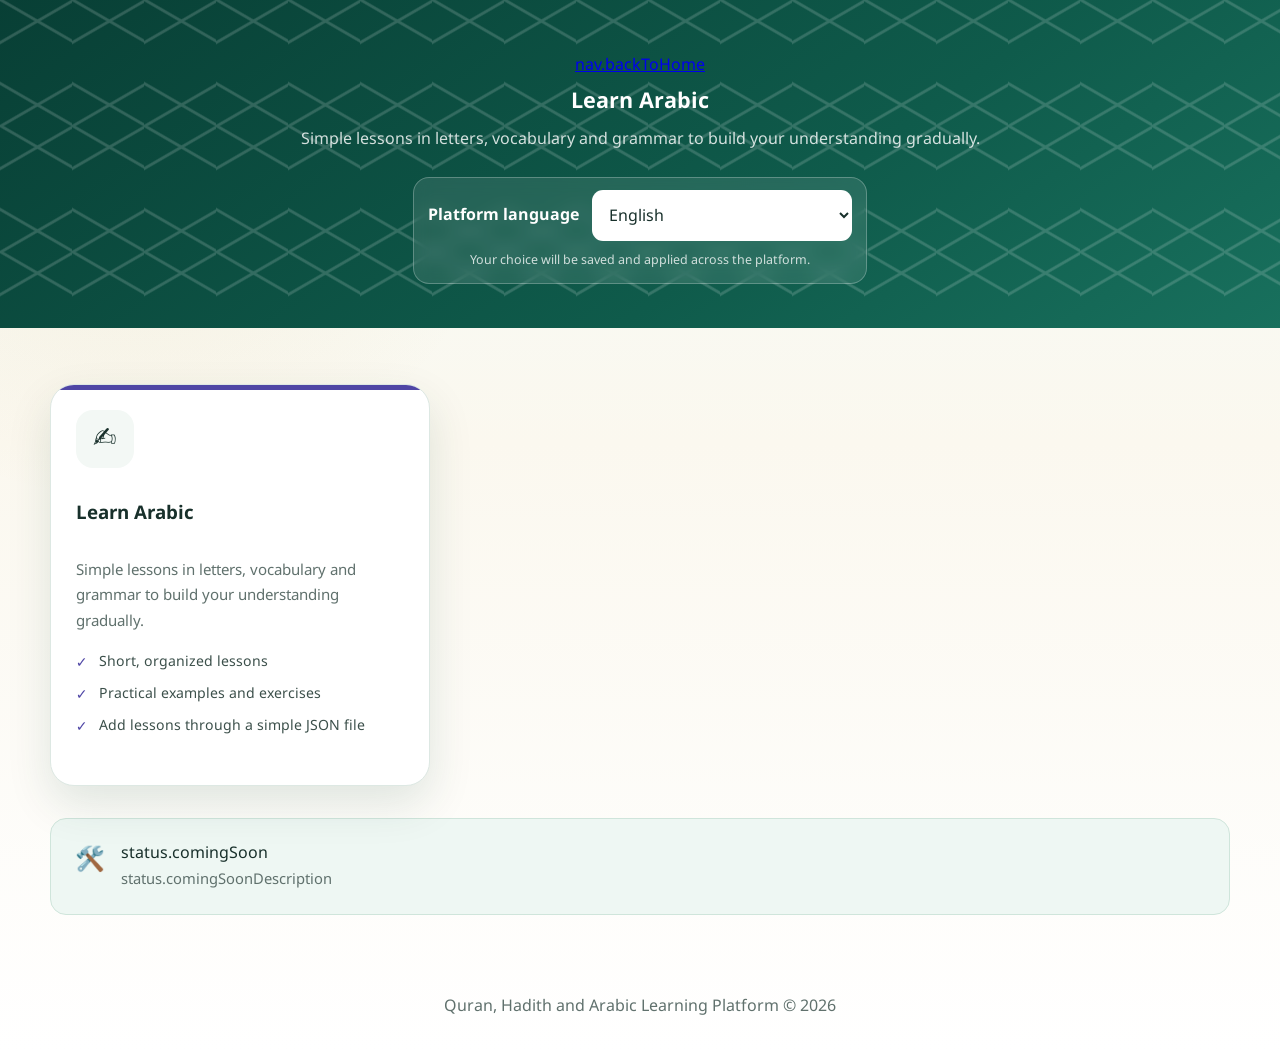
==== arabic.html @ 1b43c0c6 "Add Arabic language learning page" ====
<!DOCTYPE html>
<html lang="ar" dir="rtl">
<head>
  <meta charset="UTF-8">
  <meta name="viewport" content="width=device-width, initial-scale=1.0">
  <title>تعلّم اللغة العربية | منصة التعلّم</title>
  <meta name="description" content="دروس مبسطة في الحروف والمفردات والقواعد لفهم العربية تدريجياً.">
  <link rel="stylesheet" href="../assets/css/style.css">
</head>
<body data-meta-title-key="sections.arabic.title" data-meta-description-key="sections.arabic.description">

  <a href="#main-content" class="skip-link" data-i18n="accessibility.skipToContent">انتقل إلى المحتوى الرئيسي</a>

  <header class="site-header">
    <div class="header-pattern" aria-hidden="true"></div>
    <div class="header-content">
      <a href="../index.html" class="back-link" data-i18n="nav.backToHome">← العودة إلى الرئيسية</a>
      <p class="platform-name" data-i18n="sections.arabic.title">تعلّم اللغة العربية</p>
      <p class="platform-subtitle" data-i18n="sections.arabic.description">دروس مبسطة في الحروف والمفردات والقواعد لفهم العربية تدريجياً.</p>

      <div class="language-picker">
        <label for="language-select" data-i18n="language.label">لغة المنصة</label>
        <select id="language-select">
          <option value="ar" data-i18n="languages.ar">العربية</option>
          <option value="en" data-i18n="languages.en">الإنجليزية</option>
          <option value="fr" data-i18n="languages.fr">الفرنسية</option>
          <option value="es" data-i18n="languages.es">الإسبانية</option>
          <option value="de" data-i18n="languages.de">الألمانية</option>
          <option value="it" data-i18n="languages.it">الإيطالية</option>
        </select>
        <small data-i18n="language.help">سيتم حفظ اختيارك وتطبيقه على صفحات المنصة.</small>
      </div>
    </div>
  </header>

  <main id="main-content" class="main-content">

    <section class="section-grid single-column">
      <article class="learning-card arabic-card">
        <div class="card-icon" aria-hidden="true">✍️</div>
        <h1 data-i18n="sections.arabic.title">تعلّم اللغة العربية</h1>
        <p data-i18n="sections.arabic.description">دروس مبسطة في الحروف والمفردات والقواعد لفهم العربية تدريجياً.</p>
        <ul class="feature-list">
          <li data-i18n="sections.arabic.feature1">دروس قصيرة ومنظمة</li>
          <li data-i18n="sections.arabic.feature2">أمثلة وتمارين تطبيقية</li>
          <li data-i18n="sections.arabic.feature3">إضافة الدروس من ملف JSON بسيط</li>
        </ul>
      </article>
    </section>

    <section class="help-box">
      <div class="help-icon" aria-hidden="true">🛠️</div>
      <div>
        <span class="status-badge" data-i18n="status.comingSoon">قيد الإعداد</span>
        <p data-i18n="status.comingSoonDescription">هذا القسم قيد الإعداد حالياً. الميزات التفاعلية (الصوت، الإخفاء، التمارين) ستُضاف تباعاً من ملفات JSON وJavaScript الخاصة بهذا القسم.</p>
      </div>
    </section>

  </main>

  <footer class="site-footer">
    <p><span data-i18n="footer.text">منصة القرآن والحديث واللغة العربية</span> © <span id="current-year"></span></p>
  </footer>

  <noscript>
    <p class="noscript-message">هذه المنصة تحتاج إلى تفعيل JavaScript لعرض الترجمات وتبديل اللغة بشكل صحيح.</p>
  </noscript>

  <script src="../assets/js/i18n.js" defer></script>
</body>
</html>
---- assets/css/style.css ----
@import url('https://fonts.googleapis.com/css2?family=Noto+Sans+Arabic:wght@400;700&family=Amiri+Quran:wght@400&display=swap');

:root {
  --primary: #0f5b4b;
  --primary-dark: #083f35;
  --secondary: #c8922f;
  --cream: #fbf8ef;
  --paper: #ffffff;
  --ink: #18302b;
  --muted: #60716d;
  --border: #dde8e3;
  --shadow: 0 18px 45px rgba(8, 63, 53, 0.12);
  --radius-large: 24px;
  --radius-medium: 16px;
}

* {
  box-sizing: border-box;
}

html {
  scroll-behavior: smooth;
}

body {
  min-height: 100vh;
  margin: 0;
  color: var(--ink);
  background:
    radial-gradient(circle at 10% 10%, rgba(200, 146, 47, 0.10), transparent 25rem),
    linear-gradient(180deg, #f4fbf7 0%, var(--cream) 42%, #ffffff 100%);
  font-family: "Noto Sans Arabic", system-ui, -apple-system, BlinkMacSystemFont, "Segoe UI", sans-serif;
  line-height: 1.7;
}

button,
select {
  font: inherit;
}

button:focus-visible,
select:focus-visible,
a:focus-visible {
  outline: 3px solid rgba(200, 146, 47, 0.55);
  outline-offset: 3px;
}

.skip-link {
  position: fixed;
  inset-block-start: 0.75rem;
  inset-inline-start: 0.75rem;
  z-index: 100;
  padding: 0.65rem 1rem;
  color: #fff;
  background: var(--primary-dark);
  border-radius: 10px;
  transform: translateY(-160%);
  transition: transform 180ms ease;
}

.skip-link:focus {
  transform: translateY(0);
}

.site-header {
  position: relative;
  isolation: isolate;
  overflow: hidden;
  padding: 3.25rem 1rem 2.75rem;
  color: #fff;
  background: linear-gradient(145deg, var(--primary-dark), var(--primary) 62%, #18705d);
  text-align: center;
}

.header-pattern {
  position: absolute;
  inset: 0;
  z-index: -1;
  opacity: 0.16;
  background-image:
    linear-gradient(30deg, transparent 24%, #fff 25%, #fff 26%, transparent 27%, transparent 74%, #fff 75%, #fff 76%, transparent 77%),
    linear-gradient(150deg, transparent 24%, #fff 25%, #fff 26%, transparent 27%, transparent 74%, #fff 75%, #fff 76%, transparent 77%);
  background-size: 72px 126px;
}

.header-content {
  width: min(900px, 100%);
  margin-inline: auto;
}

.quranic-title {
  margin: 0;
  color: #fff7dc;
  font-family: "Amiri Quran", "Traditional Arabic", serif;
  font-size: clamp(2.35rem, 7vw, 4.7rem);
  font-weight: 400;
  line-height: 1.6;
  text-shadow: 0 4px 18px rgba(0, 0, 0, 0.24);
}

.platform-name {
  margin: 0.25rem 0 0;
  font-size: clamp(1.05rem, 3vw, 1.35rem);
  font-weight: 700;
}

.platform-subtitle {
  max-width: 680px;
  margin: 0.4rem auto 1.5rem;
  color: rgba(255, 255, 255, 0.82);
}

.language-picker {
  display: grid;
  grid-template-columns: auto minmax(190px, 260px);
  align-items: center;
  justify-content: center;
  gap: 0.55rem 0.8rem;
  width: fit-content;
  max-width: 100%;
  margin-inline: auto;
  padding: 0.75rem 0.9rem;
  border: 1px solid rgba(255, 255, 255, 0.25);
  border-radius: 16px;
  background: rgba(255, 255, 255, 0.10);
  backdrop-filter: blur(8px);
}

.language-picker label {
  font-weight: 700;
}

.language-picker select {
  width: 100%;
  min-height: 44px;
  padding: 0.45rem 2.6rem 0.45rem 0.8rem;
  color: var(--ink);
  background-color: #fff;
  border: 0;
  border-radius: 11px;
  cursor: pointer;
}

html[dir="ltr"] .language-picker select {
  padding: 0.45rem 0.8rem;
}

.language-picker small {
  grid-column: 1 / -1;
  color: rgba(255, 255, 255, 0.78);
  font-size: 0.78rem;
}

.main-content {
  width: min(1180px, calc(100% - 2rem));
  margin: 0 auto;
  padding: 3.5rem 0;
}

.welcome {
  max-width: 760px;
  margin: 0 auto 2rem;
  text-align: center;
}

.eyebrow {
  display: inline-block;
  padding: 0.35rem 0.85rem;
  color: var(--primary);
  background: #e3f1eb;
  border-radius: 999px;
  font-size: 0.86rem;
  font-weight: 700;
}

.welcome h1 {
  margin: 0.7rem 0 0.35rem;
  color: var(--primary-dark);
  font-size: clamp(1.65rem, 4vw, 2.55rem);
  line-height: 1.35;
}

.welcome p {
  margin: 0;
  color: var(--muted);
}

.section-grid {
  display: grid;
  grid-template-columns: repeat(3, minmax(0, 1fr));
  gap: 1.25rem;
}

.learning-card {
  position: relative;
  display: flex;
  flex-direction: column;
  min-height: 100%;
  overflow: hidden;
  padding: 1.55rem;
  background: var(--paper);
  border: 1px solid var(--border);
  border-radius: var(--radius-large);
  box-shadow: var(--shadow);
  transition: transform 180ms ease, box-shadow 180ms ease;
}

.learning-card::before {
  position: absolute;
  inset-block-start: 0;
  inset-inline: 0;
  height: 5px;
  content: "";
  background: var(--card-accent, var(--primary));
}

.learning-card:hover {
  transform: translateY(-5px);
  box-shadow: 0 22px 52px rgba(8, 63, 53, 0.17);
}

.quran-card {
  --card-accent: #0f766e;
}

.hadith-card {
  --card-accent: #b7791f;
}

.arabic-card {
  --card-accent: #4f46a5;
}

.card-icon {
  display: grid;
  width: 58px;
  height: 58px;
  place-items: center;
  margin-block-end: 0.75rem;
  background: #f3f8f5;
  border-radius: 17px;
  font-size: 1.75rem;
}

.learning-card h2 {
  margin: 0;
  color: var(--primary-dark);
  font-size: 1.28rem;
}

.learning-card > p {
  margin: 0.55rem 0 0;
  color: var(--muted);
  font-size: 0.94rem;
}

.feature-list {
  display: grid;
  gap: 0.5rem;
  margin: 1rem 0 1.35rem;
  padding: 0;
  list-style: none;
}

.feature-list li {
  position: relative;
  padding-inline-start: 1.45rem;
  color: #3c504b;
  font-size: 0.88rem;
}

.feature-list li::before {
  position: absolute;
  inset-block-start: 0.05rem;
  inset-inline-start: 0;
  color: var(--card-accent, var(--primary));
  content: "✓";
  font-weight: 800;
}

.card-action {
  width: 100%;
  min-height: 46px;
  margin-block-start: auto;
  padding: 0.65rem 1rem;
  color: #fff;
  background: var(--card-accent, var(--primary));
  border: 0;
  border-radius: 12px;
  font-weight: 700;
  cursor: pointer;
  transition: filter 160ms ease, transform 160ms ease;
}

.card-action:hover {
  filter: brightness(0.91);
}

.card-action:active {
  transform: scale(0.985);
}

.section-notice {
  margin: 1.35rem auto 0;
  padding: 0.85rem 1rem;
  color: #68450d;
  background: #fff7df;
  border: 1px solid #edcf84;
  border-radius: 12px;
  text-align: center;
}

.help-box {
  display: flex;
  align-items: flex-start;
  gap: 1rem;
  margin-block-start: 2rem;
  padding: 1.35rem 1.5rem;
  background: #eef7f3;
  border: 1px solid #cfe5db;
  border-radius: var(--radius-medium);
}

.help-icon {
  flex: 0 0 auto;
  font-size: 1.5rem;
}

.help-box h2 {
  margin: 0 0 0.2rem;
  color: var(--primary-dark);
  font-size: 1.05rem;
}

.help-box p {
  margin: 0;
  color: var(--muted);
  font-size: 0.92rem;
}

.site-footer {
  padding: 1.4rem 1rem 2rem;
  color: var(--muted);
  text-align: center;
}

.site-footer p {
  margin: 0;
}

.noscript-message {
  position: fixed;
  inset-block-end: 1rem;
  inset-inline: 1rem;
  z-index: 10;
  margin: 0;
  padding: 0.8rem 1rem;
  color: #842029;
  background: #f8d7da;
  border: 1px solid #f5c2c7;
  border-radius: 10px;
  text-align: center;
}

@media (max-width: 900px) {
  .section-grid {
    grid-template-columns: 1fr;
  }

  .learning-card {
    max-width: 700px;
    width: 100%;
    margin-inline: auto;
  }
}

@media (max-width: 560px) {
  .site-header {
    padding-block-start: 2.35rem;
  }

  .language-picker {
    grid-template-columns: 1fr;
    width: min(100%, 360px);
  }

  .language-picker small {
    grid-column: auto;
  }

  .main-content {
    width: min(100% - 1.2rem, 1180px);
    padding-block: 2.2rem;
  }

  .learning-card,
  .help-box {
    padding: 1.15rem;
    border-radius: 18px;
  }
}

@media (prefers-reduced-motion: reduce) {
  *,
  *::before,
  *::after {
    scroll-behavior: auto !important;
    transition-duration: 0.01ms !important;
  }
}
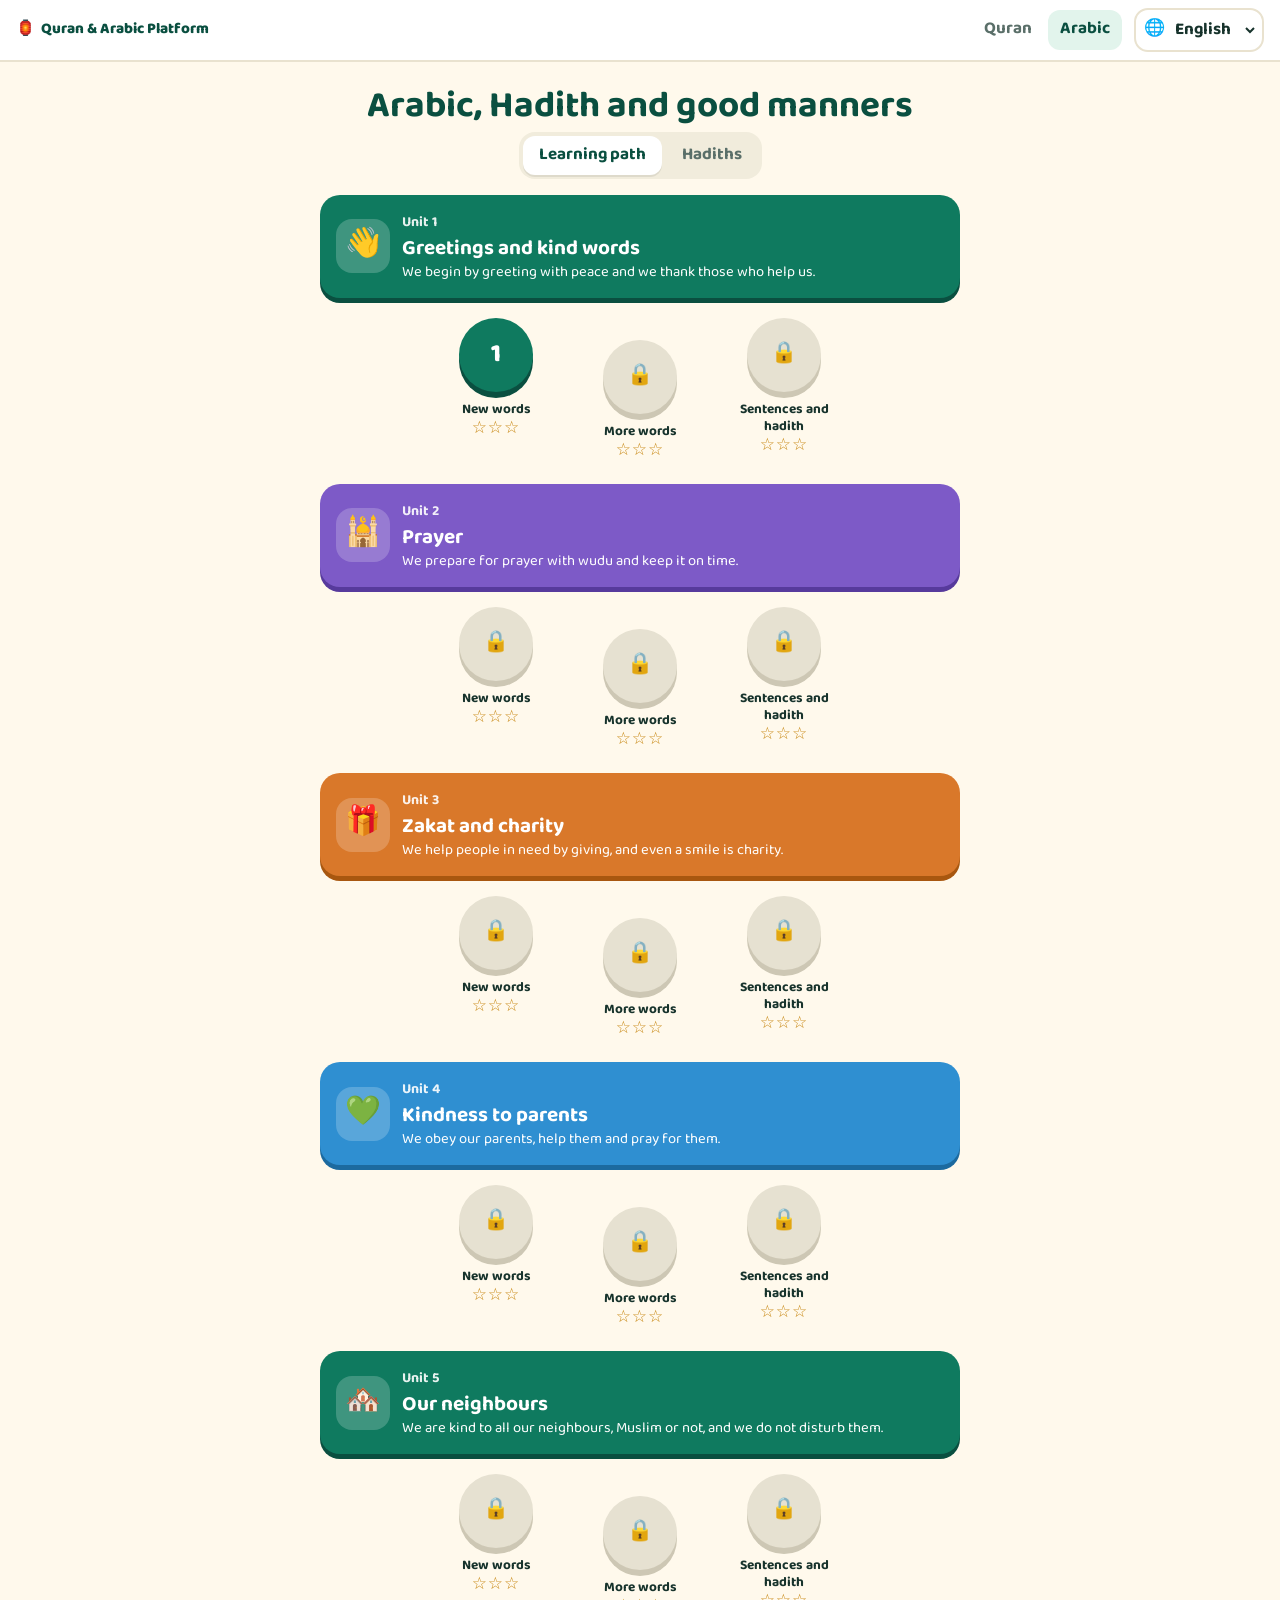
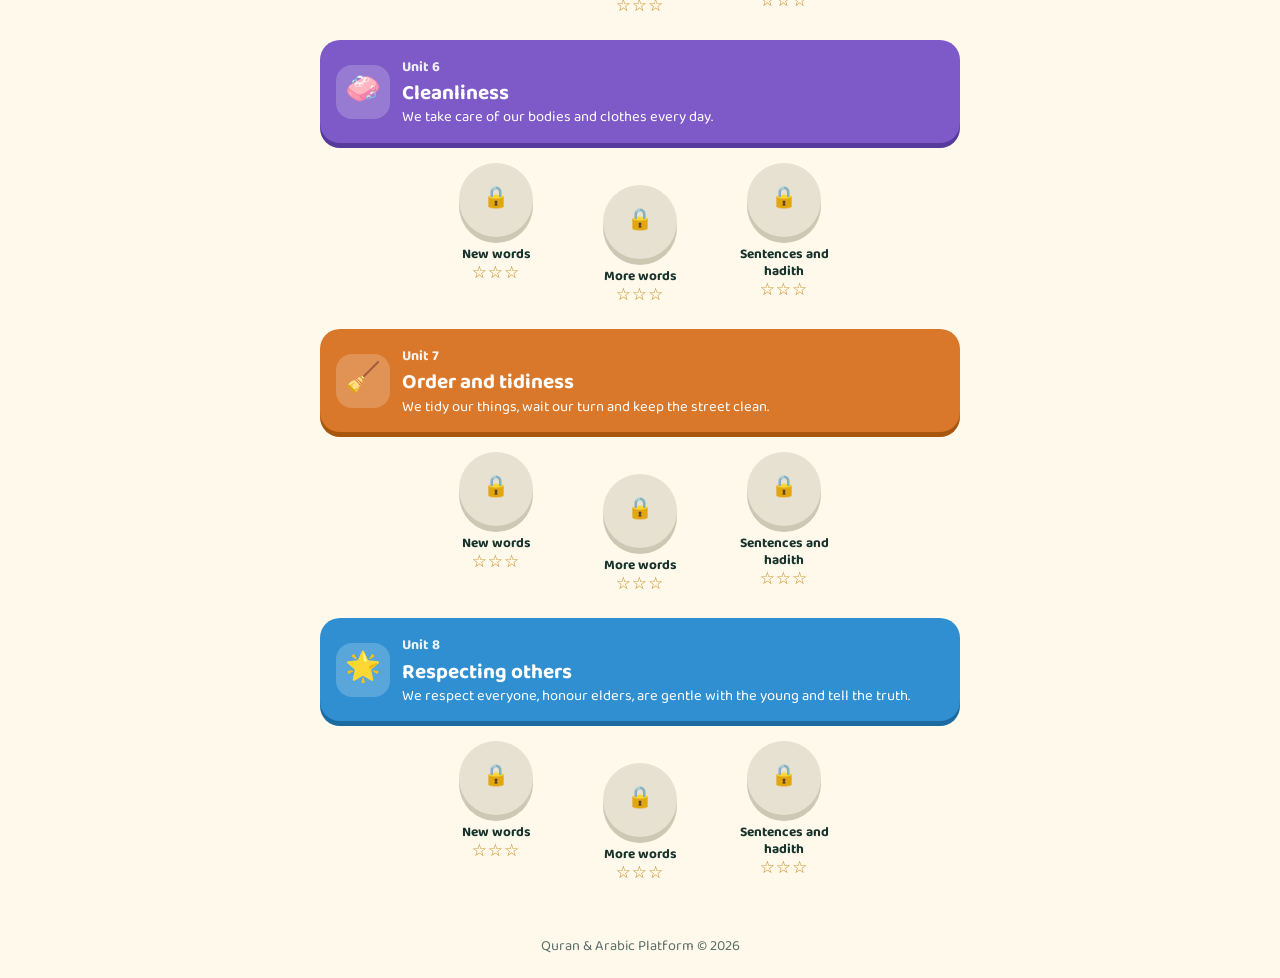
==== commit 4d4598e8: "Mise à jour de la plateforme : section Quran complète, section arabe/hadith fusionnée Co-Authored-By" ====
--- a/arabic.html
+++ b/arabic.html
@@ -3,69 +3,69 @@
 <head>
   <meta charset="UTF-8">
   <meta name="viewport" content="width=device-width, initial-scale=1.0">
-  <title>تعلّم اللغة العربية | منصة التعلّم</title>
-  <meta name="description" content="دروس مبسطة في الحروف والمفردات والقواعد لفهم العربية تدريجياً.">
-  <link rel="stylesheet" href="../assets/css/style.css">
+  <title>العربية والحديث والأخلاق | منصة التعلّم</title>
+  <meta name="description" content="منصة ممتعة لأبناء المغتربين لحفظ القرآن الكريم وتعلّم اللغة العربية والقيم الإسلامية">
+  <meta name="theme-color" content="#0f5b4b">
+  <script>
+    // تطبيق اللغة المحفوظة قبل رسم الصفحة لتفادي وميض لغة أخرى.
+    (function () {
+      var l = null, r = document.documentElement;
+      try { l = localStorage.getItem("platform-language"); } catch (e) {}
+      if (!l) { l = (navigator.language || "").slice(0, 2).toLowerCase(); }
+      if (l !== "ar") { r.classList.add("i18n-pending"); r.dir = "ltr"; }
+    })();
+  </script>
+  <link rel="icon" href="data:image/svg+xml,%3Csvg xmlns='http://www.w3.org/2000/svg' viewBox='0 0 100 100'%3E%3Ctext y='.9em' font-size='90'%3E🏮%3C/text%3E%3C/svg%3E">
+  <link rel="stylesheet" href="assets/css/style.css">
 </head>
-<body data-meta-title-key="sections.arabic.title" data-meta-description-key="sections.arabic.description">
+<body data-meta-title-key="arabic.title">
+  <a href="#main-content" class="skip-link" data-i18n="accessibility.skipToContent">انتقل إلى المحتوى الرئيسي</a>
+  <nav class="topbar">
+    <a class="logo" href="index.html"><span aria-hidden="true">🏮</span> <span data-i18n="brand.name">منصة القرآن واللغة العربية</span></a>
+    <div class="topnav">
+      <a href="quran.html" data-i18n="nav.quran">القرآن</a>
+      <a href="arabic.html" class="active" aria-current="page" data-i18n="nav.arabic">العربية</a>
+    </div>
+    <label class="lang-chip"><span aria-hidden="true">🌐</span>
+      <span class="sr-only" data-i18n="language.label">اللغة</span>
+      <select class="language-select">
+        <option value="ar">العربية</option><option value="en">English</option><option value="fr">Français</option><option value="es">Español</option><option value="de">Deutsch</option><option value="it">Italiano</option>
+      </select>
+    </label>
+  </nav>
 
-  <a href="#main-content" class="skip-link" data-i18n="accessibility.skipToContent">انتقل إلى المحتوى الرئيسي</a>
-
-  <header class="site-header">
-    <div class="header-pattern" aria-hidden="true"></div>
-    <div class="header-content">
-      <a href="../index.html" class="back-link" data-i18n="nav.backToHome">← العودة إلى الرئيسية</a>
-      <p class="platform-name" data-i18n="sections.arabic.title">تعلّم اللغة العربية</p>
-      <p class="platform-subtitle" data-i18n="sections.arabic.description">دروس مبسطة في الحروف والمفردات والقواعد لفهم العربية تدريجياً.</p>
-
-      <div class="language-picker">
-        <label for="language-select" data-i18n="language.label">لغة المنصة</label>
-        <select id="language-select">
-          <option value="ar" data-i18n="languages.ar">العربية</option>
-          <option value="en" data-i18n="languages.en">الإنجليزية</option>
-          <option value="fr" data-i18n="languages.fr">الفرنسية</option>
-          <option value="es" data-i18n="languages.es">الإسبانية</option>
-          <option value="de" data-i18n="languages.de">الألمانية</option>
-          <option value="it" data-i18n="languages.it">الإيطالية</option>
-        </select>
-        <small data-i18n="language.help">سيتم حفظ اختيارك وتطبيقه على صفحات المنصة.</small>
+  <main id="main-content" class="page">
+    <div class="section-head">
+      <h1 data-i18n="arabic.title">العربية والحديث والأخلاق</h1>
+      <div class="tabs" role="tablist">
+        <button type="button" class="tab-btn" role="tab" data-tab="path" aria-selected="true" data-i18n="arabic.tabPath">مسار الدروس</button>
+        <button type="button" class="tab-btn" role="tab" data-tab="hadith" aria-selected="false" data-i18n="arabic.tabHadith">الأحاديث</button>
       </div>
     </div>
-  </header>
-
-  <main id="main-content" class="main-content">
-
-    <section class="section-grid single-column">
-      <article class="learning-card arabic-card">
-        <div class="card-icon" aria-hidden="true">✍️</div>
-        <h1 data-i18n="sections.arabic.title">تعلّم اللغة العربية</h1>
-        <p data-i18n="sections.arabic.description">دروس مبسطة في الحروف والمفردات والقواعد لفهم العربية تدريجياً.</p>
-        <ul class="feature-list">
-          <li data-i18n="sections.arabic.feature1">دروس قصيرة ومنظمة</li>
-          <li data-i18n="sections.arabic.feature2">أمثلة وتمارين تطبيقية</li>
-          <li data-i18n="sections.arabic.feature3">إضافة الدروس من ملف JSON بسيط</li>
-        </ul>
-      </article>
-    </section>
-
-    <section class="help-box">
-      <div class="help-icon" aria-hidden="true">🛠️</div>
-      <div>
-        <span class="status-badge" data-i18n="status.comingSoon">قيد الإعداد</span>
-        <p data-i18n="status.comingSoonDescription">هذا القسم قيد الإعداد حالياً. الميزات التفاعلية (الصوت، الإخفاء، التمارين) ستُضاف تباعاً من ملفات JSON وJavaScript الخاصة بهذا القسم.</p>
-      </div>
-    </section>
-
+    <div id="path" class="path"></div>
+    <div id="hadith-list" class="hadith-list" hidden></div>
   </main>
 
+  <div id="lesson" class="lesson" role="dialog" aria-modal="true" hidden>
+    <div class="lesson-top">
+      <button type="button" id="lesson-close" class="close-btn" data-i18n-title="ex.close">✕</button>
+      <div class="progress-track"><span id="lesson-progress"></span></div>
+    </div>
+    <div id="lesson-body" class="lesson-body"></div>
+    <div id="lesson-foot" class="lesson-foot">
+      <div class="foot-inner">
+        <div class="foot-text"><strong id="foot-message"></strong><span id="foot-detail" hidden></span></div>
+        <button type="button" id="lesson-action" class="btn btn-green"></button>
+      </div>
+    </div>
+  </div>
+  <template id="mascot-template"><svg class="mascot" viewBox="0 0 120 150" role="img" aria-hidden="true"><path d="M60 4v14" stroke="#b7791f" stroke-width="5" stroke-linecap="round"/><path d="M38 34c0-10 10-17 22-17s22 7 22 17z" fill="#c8922f"/><rect x="30" y="34" width="60" height="8" rx="4" fill="#8f6416"/><path d="M34 42h52c9 18 9 54 0 72H34c-9-18-9-54 0-72z" fill="#ffd978"/><path d="M60 42v72M42 42c-6 22-6 50 0 72M78 42c6 22 6 50 0 72" stroke="#c8922f" stroke-width="3" fill="none"/><circle cx="48" cy="72" r="5" fill="#083f35"/><circle cx="72" cy="72" r="5" fill="#083f35"/><path d="M48 87c7 8 17 8 24 0" stroke="#083f35" stroke-width="4" fill="none" stroke-linecap="round"/><rect x="30" y="114" width="60" height="8" rx="4" fill="#8f6416"/><path d="M42 122h36l-5 14H47z" fill="#c8922f"/></svg></template>
   <footer class="site-footer">
-    <p><span data-i18n="footer.text">منصة القرآن والحديث واللغة العربية</span> © <span id="current-year"></span></p>
+    <p><span data-i18n="footer.text">منصة القرآن واللغة العربية</span> © <span id="current-year"></span></p>
   </footer>
-
-  <noscript>
-    <p class="noscript-message">هذه المنصة تحتاج إلى تفعيل JavaScript لعرض الترجمات وتبديل اللغة بشكل صحيح.</p>
-  </noscript>
-
-  <script src="../assets/js/i18n.js" defer></script>
+  <noscript><p class="noscript-message">هذه المنصة تحتاج إلى تفعيل JavaScript. / This platform needs JavaScript.</p></noscript>
+  <script src="assets/js/i18n.js"></script>
+  <script src="assets/js/store.js"></script>
+  <script src="assets/js/arabic.js"></script>
 </body>
 </html>
--- a/assets/css/style.css
+++ b/assets/css/style.css
@@ -1,410 +1,274 @@
-@import url('https://fonts.googleapis.com/css2?family=Noto+Sans+Arabic:wght@400;700&family=Amiri+Quran:wght@400&display=swap');
+@font-face { font-family: "Baloo Bhaijaan 2"; src: url("../fonts/baloo-bhaijaan-2-arabic-wght-normal.woff2") format("woff2"); font-weight: 400 800; font-display: swap; unicode-range: U+0600-06FF, U+0750-077F, U+0870-088E, U+0890-0891, U+0897-08E1, U+08E3-08FF, U+200C-200E, U+2010-2011, U+204F, U+2E41, U+FB50-FDFF, U+FE70-FE74, U+FE76-FEFC; }
+@font-face { font-family: "Baloo Bhaijaan 2"; src: url("../fonts/baloo-bhaijaan-2-latin-ext-wght-normal.woff2") format("woff2"); font-weight: 400 800; font-display: swap; unicode-range: U+0100-02BA, U+02BD-02C5, U+02C7-02CC, U+02CE-02D7, U+02DD-02FF, U+1D00-1DBF, U+1E00-1E9F, U+1EF2-1EFF, U+2020, U+20A0-20AB, U+20AD-20C0, U+2113, U+2C60-2C7F, U+A720-A7FF; }
+@font-face { font-family: "Baloo Bhaijaan 2"; src: url("../fonts/baloo-bhaijaan-2-latin-wght-normal.woff2") format("woff2"); font-weight: 400 800; font-display: swap; unicode-range: U+0000-00FF, U+0131, U+0152-0153, U+02BB-02BC, U+02C6, U+02DA, U+02DC, U+2000-206F, U+20AC, U+2122, U+2191, U+2193, U+2212, U+2215, U+FEFF, U+FFFD; }
+@font-face { font-family: "Amiri Quran"; src: url("../fonts/amiri-quran-arabic-400-normal.woff2") format("woff2"); font-display: swap; }
 
 :root {
-  --primary: #0f5b4b;
-  --primary-dark: #083f35;
-  --secondary: #c8922f;
-  --cream: #fbf8ef;
-  --paper: #ffffff;
-  --ink: #18302b;
-  --muted: #60716d;
-  --border: #dde8e3;
-  --shadow: 0 18px 45px rgba(8, 63, 53, 0.12);
-  --radius-large: 24px;
-  --radius-medium: 16px;
+  --green: #0f7a5f; --green-dark: #0a4f40; --green-deep: #073a30; --green-soft: #e2f4ec;
+  --gold: #f2b23e; --gold-dark: #c98a17; --gold-soft: #fff3d6;
+  --coral: #e4573d; --coral-soft: #fde8e3; --sky: #2f8fd1; --plum: #6c4ab6;
+  --bg: #fff9ec; --paper: #ffffff; --ink: #17332c; --muted: #5a6f69; --line: #e9e2cf;
+  --shadow: 0 6px 0 rgba(23, 51, 44, 0.08);
+  --dock-space: 0px;
 }
-
-* {
-  box-sizing: border-box;
+* { box-sizing: border-box; }
+[hidden] { display: none !important; }
+html { scroll-behavior: smooth; -webkit-text-size-adjust: 100%; }
+html.i18n-pending [data-i18n] { visibility: hidden; }
+body { margin: 0; min-height: 100vh; display: flex; flex-direction: column; color: var(--ink); background: var(--bg); font-family: "Baloo Bhaijaan 2", system-ui, -apple-system, "Segoe UI", sans-serif; line-height: 1.6; font-size: 17px; }
+body.has-dock { padding-bottom: 190px; }
+body.lesson-open { overflow: hidden; }
+button, select, input { font: inherit; color: inherit; }
+button { cursor: pointer; }
+button:disabled { cursor: not-allowed; }
+:focus-visible { outline: 3px solid var(--sky); outline-offset: 2px; }
+h1, h2, h3, p { margin: 0; }
+.sr-only { position: absolute; width: 1px; height: 1px; overflow: hidden; clip: rect(0 0 0 0); white-space: nowrap; }
+.skip-link { position: fixed; inset-block-start: 8px; inset-inline-start: 8px; z-index: 100; padding: 8px 14px; color: #fff; background: var(--green-deep); border-radius: 10px; transform: translateY(-200%); }
+.skip-link:focus { transform: none; }
+
+/* الشريط العلوي */
+.topbar { position: sticky; top: 0; z-index: 30; display: flex; align-items: center; gap: 12px; padding: 8px 16px; background: var(--paper); border-bottom: 2px solid var(--line); }
+.logo { display: flex; gap: 6px; align-items: center; min-width: 0; color: var(--green-dark); font-weight: 800; text-decoration: none; line-height: 1.2; font-size: 0.95rem; }
+.topnav { display: flex; gap: 4px; margin-inline-start: auto; }
+.topnav a { padding: 6px 12px; color: var(--muted); border-radius: 12px; font-weight: 700; text-decoration: none; white-space: nowrap; }
+.topnav a:hover { background: var(--green-soft); }
+.topnav a.active { color: var(--green-dark); background: var(--green-soft); }
+.lang-chip { display: flex; align-items: center; gap: 4px; padding: 2px 4px 2px 8px; border: 2px solid var(--line); border-radius: 14px; background: #fff; }
+.lang-chip select { min-height: 36px; max-width: 104px; padding: 0 2px; border: 0; background: transparent; font-weight: 700; cursor: pointer; }
+.lang-chip select:focus-visible { outline: none; }
+
+/* الواجهة الرئيسية */
+.hero { position: relative; overflow: hidden; isolation: isolate; padding: 28px 16px 44px; color: #fff; background: linear-gradient(150deg, var(--green-deep), var(--green) 75%); }
+.hero::after { content: ""; position: absolute; inset-inline: -5%; bottom: -34px; height: 60px; background: var(--bg); border-radius: 50%; }
+.hero-pattern { position: absolute; inset: 0; z-index: -1; opacity: 0.1; background-image: linear-gradient(30deg, transparent 24%, #fff 25%, #fff 26%, transparent 27%, transparent 74%, #fff 75%, #fff 76%, transparent 77%), linear-gradient(150deg, transparent 24%, #fff 25%, #fff 26%, transparent 27%, transparent 74%, #fff 75%, #fff 76%, transparent 77%); background-size: 72px 126px; }
+.hero-inner { display: flex; align-items: center; justify-content: center; gap: 22px; max-width: 900px; margin: auto; text-align: center; }
+.mascot { flex: none; width: 92px; height: auto; filter: drop-shadow(0 6px 14px rgba(255, 217, 120, 0.55)); animation: sway 4s ease-in-out infinite; transform-origin: top center; }
+@keyframes sway { 50% { transform: rotate(4deg); } 0%, 100% { transform: rotate(-4deg); } }
+.quranic-title { color: #fff4cf; font-family: "Amiri Quran", "Traditional Arabic", serif; font-size: clamp(2rem, 7vw, 3.8rem); line-height: 1.9; }
+.hero-sub { max-width: 560px; margin: 0.7rem auto 0; font-size: clamp(1rem, 2.6vw, 1.2rem); font-weight: 600; }
+
+.page { flex: 1; width: min(1040px, 100%); margin: 0 auto; padding: 22px 16px 36px; }
+.stats { display: grid; grid-template-columns: repeat(4, minmax(0, 1fr)); gap: 10px; margin-bottom: 26px; }
+.stat { display: flex; flex-direction: column; align-items: center; padding: 10px 6px; text-align: center; background: var(--paper); border: 2px solid var(--line); border-radius: 18px; line-height: 1.25; font-size: 0.85rem; color: var(--muted); }
+.stat strong { color: var(--ink); font-size: 1.5rem; }
+.stat-icon { font-size: 1.3rem; }
+.welcome { margin-bottom: 18px; text-align: center; }
+.welcome h1, .section-head h1 { color: var(--green-dark); font-size: clamp(1.6rem, 4.5vw, 2.3rem); line-height: 1.3; }
+.welcome p, .section-head p { color: var(--muted); }
+.big-cards { display: grid; grid-template-columns: repeat(2, minmax(0, 1fr)); gap: 16px; }
+.big-card { display: flex; flex-direction: column; align-items: flex-start; gap: 8px; padding: 24px; color: #fff; border-radius: 26px; text-decoration: none; transition: transform 140ms ease; }
+.big-card:hover { transform: translateY(-3px); }
+.big-card h2 { font-size: 1.45rem; line-height: 1.3; }
+.big-card p { flex: 1; }
+.card-quran { background: linear-gradient(160deg, #0f7a5f, #0a4f40); box-shadow: 0 8px 0 #073a30; }
+.card-arabic { background: linear-gradient(160deg, #7d5ac7, #573a9c); box-shadow: 0 8px 0 #412b78; }
+.big-icon { display: grid; place-items: center; width: 62px; height: 62px; font-size: 2rem; background: rgba(255, 255, 255, 0.18); border-radius: 18px; }
+.btn { display: inline-flex; align-items: center; justify-content: center; min-height: 48px; padding: 8px 24px; border: 0; border-radius: 16px; font-weight: 800; text-decoration: none; transition: transform 90ms ease, box-shadow 90ms ease; }
+.btn-gold { color: #4a3300; background: var(--gold); box-shadow: 0 4px 0 var(--gold-dark); }
+.btn-white { color: #573a9c; background: #fff; box-shadow: 0 4px 0 #d9cff0; }
+.btn-green { min-width: 150px; color: #fff; background: var(--green); box-shadow: 0 4px 0 var(--green-dark); }
+.btn:active:not(:disabled) { transform: translateY(3px); box-shadow: none; }
+.btn:disabled { color: #8d9a96; background: #e5e6e0; box-shadow: 0 4px 0 #cfd1c9; }
+.parents { display: flex; gap: 14px; margin-top: 28px; padding: 18px; background: var(--gold-soft); border: 2px solid #f4dfa8; border-radius: 20px; }
+.parents > span { font-size: 1.8rem; }
+.parents h2 { font-size: 1.1rem; color: #6b4a06; }
+.parents p { color: #5c4a22; font-size: 0.95rem; }
+.site-footer { padding: 14px 16px 20px; color: var(--muted); text-align: center; font-size: 0.9rem; }
+.noscript-message { padding: 12px; color: #842029; background: #f8d7da; text-align: center; }
+
+/* تبويبات وأدوات */
+.section-head { margin-bottom: 16px; text-align: center; }
+.tabs { display: inline-flex; gap: 4px; padding: 4px; background: #f1ecdc; border-radius: 16px; }
+.tab-btn { padding: 6px 16px; color: var(--muted); background: transparent; border: 0; border-radius: 12px; font-weight: 700; }
+.tab-btn[aria-selected="true"] { color: var(--green-dark); background: #fff; box-shadow: 0 2px 0 rgba(0, 0, 0, 0.08); }
+.picker-tools { display: flex; flex-wrap: wrap; align-items: center; justify-content: space-between; gap: 10px; margin-bottom: 14px; }
+.search { flex: 1 1 220px; min-height: 44px; max-width: 340px; padding: 4px 14px; background: #fff; border: 2px solid var(--line); border-radius: 14px; }
+
+/* السور */
+.surah-grid { display: grid; grid-template-columns: repeat(auto-fill, minmax(250px, 1fr)); gap: 10px; }
+.surah-card { display: flex; align-items: center; gap: 12px; padding: 12px; color: inherit; background: #fff; border: 2px solid var(--line); border-radius: 18px; box-shadow: 0 4px 0 var(--line); text-decoration: none; transition: transform 100ms ease; }
+.surah-card:hover { transform: translateY(-2px); border-color: var(--green); }
+.surah-num { flex: none; display: grid; place-items: center; width: 40px; height: 40px; color: var(--green-dark); background: var(--green-soft); border-radius: 12px; font-weight: 800; }
+.surah-body { flex: 1; min-width: 0; display: flex; flex-direction: column; }
+.surah-name { font-family: "Amiri Quran", serif; font-size: 1.3rem; line-height: 1.8; text-align: start; }
+html[dir="ltr"] .surah-name { text-align: left; }
+.surah-meta { color: var(--muted); font-size: 0.82rem; line-height: 1.3; }
+.mini-bar { display: block; height: 6px; margin-top: 6px; overflow: hidden; background: #efe9d9; border-radius: 6px; }
+.mini-bar span { display: block; height: 100%; background: var(--green); border-radius: 6px; }
+.surah-percent { flex: none; color: var(--muted); font-size: 0.85rem; font-weight: 700; }
+
+/* القارئ */
+.back-pill { display: inline-flex; gap: 6px; margin-bottom: 8px; color: var(--green-dark); font-weight: 700; text-decoration: none; }
+html[dir="rtl"] .flip { display: inline-block; transform: scaleX(-1); }
+.reader-head { display: grid; grid-template-columns: minmax(0, 1fr) minmax(0, 1.4fr); gap: 16px; align-items: center; margin-bottom: 14px; }
+#surah-title { color: var(--green-dark); font-family: "Amiri Quran", serif; font-size: clamp(2rem, 6vw, 2.8rem); font-weight: 400; line-height: 1.8; text-align: center; }
+#surah-subtitle { color: var(--muted); text-align: center; }
+.progress-card { padding: 12px 14px; background: #fff; border: 2px solid var(--line); border-radius: 18px; }
+.progress-top { display: flex; justify-content: space-between; gap: 8px; font-weight: 700; }
+.progress-top strong { color: var(--green); font-size: 1.25rem; line-height: 1.3; }
+.progress-track { height: 14px; overflow: hidden; background: #efe9d9; border-radius: 10px; }
+.progress-track span { display: block; width: 0; height: 100%; background: linear-gradient(90deg, #36b37e, var(--green)); border-radius: 10px; transition: width 300ms ease; }
+html[dir="rtl"] .progress-track span { background: linear-gradient(270deg, #36b37e, var(--green)); }
+.progress-bottom { margin-top: 4px; font-size: 0.92rem; }
+.progress-card small { color: var(--muted); font-size: 0.78rem; }
+.reader-tools { display: flex; flex-wrap: wrap; align-items: flex-end; gap: 12px; padding: 12px; background: #fff; border: 2px solid var(--line); border-radius: 18px; }
+.field { display: flex; flex-direction: column; flex: 1 1 200px; font-size: 0.85rem; font-weight: 700; color: var(--muted); }
+.field select { min-height: 42px; padding: 2px 8px; color: var(--ink); background: #fff; border: 2px solid var(--line); border-radius: 12px; font-weight: 600; font-size: 1rem; }
+.switch { display: flex; align-items: center; gap: 8px; min-height: 42px; font-weight: 700; cursor: pointer; }
+.switch input { width: 20px; height: 20px; accent-color: var(--green); }
+.hide-group { flex: 1 1 100%; }
+.group-label { display: block; color: var(--muted); font-size: 0.85rem; font-weight: 700; }
+.hide-options { display: flex; flex-wrap: wrap; gap: 6px; }
+.hide-btn { min-height: 38px; padding: 2px 12px; background: #fbf8ee; border: 2px solid var(--line); border-radius: 12px; font-size: 0.9rem; font-weight: 700; }
+.hide-btn[aria-pressed="true"] { color: #fff; background: var(--green); border-color: var(--green-dark); }
+.tip { margin-top: 8px; color: var(--muted); font-size: 0.9rem; text-align: center; }
+.alert { margin-top: 10px; padding: 8px 12px; color: #8a2b18; background: var(--coral-soft); border-radius: 12px; font-size: 0.92rem; }
+.link-btn { padding: 0; color: inherit; background: none; border: 0; font-weight: 800; text-decoration: underline; }
+
+.verses { display: flex; flex-direction: column; gap: 10px; margin-top: 14px; }
+.bismillah { color: var(--green-dark); font-family: "Amiri Quran", serif; font-size: 1.7rem; line-height: 2.2; text-align: center; }
+.verse { position: relative; padding: 8px 16px; background: #fff; border: 2px solid var(--line); border-radius: 18px; cursor: pointer; transition: border-color 120ms ease, background 120ms ease; }
+.verse.is-current { background: #f5fbf7; border-color: var(--green); box-shadow: 0 3px 0 var(--green); }
+.verse.is-memorized::after { content: "✓"; position: absolute; inset-block-start: 6px; inset-inline-end: 8px; display: grid; place-items: center; width: 24px; height: 24px; color: #fff; background: var(--green); border-radius: 50%; font-size: 0.8rem; font-weight: 800; }
+.verse-text { font-family: "Amiri Quran", "Traditional Arabic", serif; font-size: clamp(1.55rem, 5vw, 2.05rem); line-height: 2.5; text-align: right; word-spacing: 0.08em; }
+.word { padding: 0 3px; border-radius: 8px; transition: background 90ms linear, color 90ms linear; }
+.word.karaoke { color: #fff; background: var(--green); }
+.word.masked:not(.revealed):not(.karaoke) { color: transparent; background: #e6dec8; cursor: pointer; }
+.verse-masked:not(.verse-revealed) .verse-text { position: relative; min-height: 3.2em; color: transparent; background: repeating-linear-gradient(135deg, #efe9d6, #efe9d6 12px, #e6dec8 12px, #e6dec8 24px); border-radius: 12px; }
+.verse-masked:not(.verse-revealed) .word.karaoke { color: #fff; }
+.verse-masked:not(.verse-revealed) .verse-mark { color: var(--green-dark); }
+.verse-mark { display: inline-grid; place-items: center; min-width: 1.6em; height: 1.6em; margin-inline: 4px; color: var(--green-dark); border: 2px solid var(--gold); border-radius: 50%; font-family: "Baloo Bhaijaan 2", sans-serif; font-size: 0.55em; line-height: 1; vertical-align: 0.25em; }
+.verse-translation { padding: 2px 0 6px; color: var(--muted); border-top: 1px dashed var(--line); font-size: 0.95rem; }
+
+/* شريط التحكم */
+.dock { position: fixed; inset-inline: 0; bottom: 0; z-index: 25; padding: 8px 12px calc(6px + env(safe-area-inset-bottom)); background: #fff; border-top: 3px solid var(--green); box-shadow: 0 -8px 24px rgba(10, 79, 64, 0.14); }
+.dock-row { display: flex; flex-wrap: wrap; align-items: center; justify-content: center; gap: 8px 14px; max-width: 1040px; margin: auto; }
+.dock-actions { margin-top: 6px; }
+.dock-verse { min-width: 80px; color: var(--green-dark); text-align: center; }
+.transport { display: flex; align-items: center; gap: 6px; }
+.round-btn { display: grid; place-items: center; width: 44px; height: 44px; padding: 0; color: var(--green-dark); background: var(--green-soft); border: 0; border-radius: 50%; font-size: 1rem; }
+.play-btn { width: 56px; height: 56px; color: #fff; background: var(--green); box-shadow: 0 4px 0 var(--green-dark); font-size: 1.3rem; }
+.play-btn:disabled { background: #b7c6c0; box-shadow: none; }
+.dock-selects { display: flex; gap: 8px; }
+.mini-field { display: flex; flex-direction: column; color: var(--muted); font-size: 0.72rem; font-weight: 700; line-height: 1.2; }
+.mini-field select { min-height: 34px; padding: 0 4px; color: var(--ink); background: #fff; border: 2px solid var(--line); border-radius: 10px; font-size: 0.9rem; }
+.pill-btn { display: inline-flex; align-items: center; gap: 5px; min-height: 42px; padding: 2px 12px; background: #fbf8ee; border: 2px solid var(--line); border-radius: 14px; font-size: 0.9rem; font-weight: 700; white-space: nowrap; }
+.rec-tools { display: inline-flex; flex-wrap: wrap; justify-content: center; gap: 6px; }
+.rec-btn { color: #fff; background: var(--coral); border-color: #b93f28; }
+.rec-btn.recording { animation: pulse 1s ease-in-out infinite; background: #a92c15; }
+@keyframes pulse { 50% { box-shadow: 0 0 0 7px rgba(228, 87, 61, 0.25); } }
+.mem-btn { color: #4a3300; background: var(--gold); border-color: var(--gold-dark); }
+.mem-btn.done { color: #fff; background: var(--green); border-color: var(--green-dark); }
+.icon-only { padding-inline: 10px; }
+.dock-note { display: block; margin: 2px auto 0; max-width: 1040px; color: var(--muted); font-size: 0.72rem; text-align: center; }
+.dock-note.alert { color: #8a2b18; font-size: 0.85rem; }
+.toast { position: fixed; bottom: 210px; left: 50%; z-index: 40; padding: 8px 18px; color: #4a3300; background: var(--gold); border-radius: 16px; box-shadow: 0 4px 0 var(--gold-dark); font-weight: 800; text-align: center; opacity: 0; transform: translate(-50%, 16px); transition: opacity 200ms, transform 200ms; pointer-events: none; max-width: calc(100% - 32px); }
+.toast.show { opacity: 1; transform: translate(-50%, 0); }
+
+/* مسار الدروس */
+.path { display: flex; flex-direction: column; gap: 22px; max-width: 640px; margin: 0 auto; }
+.unit { --unit: var(--green); --unit-dark: var(--green-dark); }
+.unit-1 { --unit: #7d5ac7; --unit-dark: #573a9c; }
+.unit-2 { --unit: #d9782a; --unit-dark: #a8570f; }
+.unit-3 { --unit: #2f8fd1; --unit-dark: #1c6a9f; }
+.unit-banner { display: flex; align-items: center; gap: 12px; padding: 14px 16px; color: #fff; background: var(--unit); border-radius: 20px; box-shadow: 0 5px 0 var(--unit-dark); }
+.unit-icon { flex: none; display: grid; place-items: center; width: 54px; height: 54px; font-size: 1.8rem; background: rgba(255, 255, 255, 0.2); border-radius: 16px; }
+.unit-banner small { font-weight: 700; opacity: 0.9; }
+.unit-banner h2 { font-size: 1.3rem; line-height: 1.3; }
+.unit-banner p { font-size: 0.92rem; line-height: 1.4; }
+.lesson-nodes { display: flex; justify-content: center; gap: clamp(14px, 6vw, 44px); margin: 20px 0 0; padding: 0; list-style: none; }
+.node-wrap { display: flex; flex-direction: column; align-items: center; width: 100px; text-align: center; line-height: 1.25; }
+.node-1 { margin-top: 22px; }
+.lesson-node { display: grid; place-items: center; width: 74px; height: 74px; padding: 0; color: #fff; border: 0; border-radius: 50%; font-size: 1.6rem; font-weight: 800; transition: transform 90ms ease, box-shadow 90ms ease; }
+.lesson-node.open { background: var(--unit); box-shadow: 0 6px 0 var(--unit-dark); animation: bob 1.8s ease-in-out infinite; }
+.lesson-node.done { background: var(--gold); box-shadow: 0 6px 0 var(--gold-dark); }
+.lesson-node.locked { color: #8e8a7c; background: #e6e1d1; box-shadow: 0 6px 0 #cdc7b4; font-size: 1.3rem; }
+.lesson-node:active:not(:disabled) { transform: translateY(5px); box-shadow: none; }
+@keyframes bob { 50% { transform: translateY(-4px); } }
+.node-label { margin-top: 10px; font-size: 0.85rem; font-weight: 700; }
+.node-stars { color: var(--gold-dark); letter-spacing: 1px; }
+
+/* الأحاديث */
+.hadith-list { display: flex; flex-direction: column; gap: 12px; max-width: 720px; margin: 0 auto; }
+.hadith-note { color: var(--muted); font-size: 0.9rem; text-align: center; }
+.hadith-card { padding: 16px; background: #fff; border: 2px solid var(--line); border-inline-start: 7px solid var(--gold); border-radius: 18px; }
+.hadith-card h3 { color: var(--green-dark); font-size: 1.1rem; }
+.hadith-lead { color: var(--muted); }
+.hadith-text { margin: 4px 0; font-size: 1.45rem; line-height: 2; font-weight: 600; text-align: right; }
+.hadith-meaning { margin-bottom: 6px; font-weight: 600; }
+.hadith-learn { color: #36534b; font-size: 0.95rem; }
+.hadith-source { display: block; margin-top: 4px; color: var(--muted); }
+
+/* شاشة الدرس */
+.lesson { position: fixed; inset: 0; z-index: 50; display: flex; flex-direction: column; background: #fff; }
+.lesson-top { display: flex; align-items: center; gap: 12px; width: min(760px, 100%); margin: 0 auto; padding: 12px 16px; }
+.lesson-top .progress-track { flex: 1; }
+.close-btn { flex: none; width: 40px; height: 40px; padding: 0; color: var(--muted); background: none; border: 0; border-radius: 50%; font-size: 1.2rem; }
+.close-btn:hover { background: #f2efe4; }
+.lesson-body { flex: 1; width: min(640px, 100%); margin: 0 auto; padding: 8px 16px 20px; overflow-y: auto; }
+.ex-title { margin-bottom: 8px; font-size: 1.3rem; line-height: 1.3; }
+.ex-tag { color: var(--plum); font-weight: 800; }
+.ex-ar { font-size: 2rem; font-weight: 600; line-height: 1.7; text-align: center; }
+.ex-hadith-small { font-size: 1.4rem; }
+.ex-tr { margin-bottom: 8px; color: var(--muted); text-align: center; font-size: 0.95rem; }
+.ex-prompt { margin-bottom: 10px; padding: 10px 14px; background: var(--green-soft); border-radius: 14px; font-size: 1.15rem; font-weight: 700; text-align: center; }
+.ar-row { display: flex; align-items: center; justify-content: center; gap: 10px; flex-wrap: wrap; }
+.speak-btn { flex: none; width: 44px; height: 44px; padding: 0; background: var(--green-soft); border: 0; border-radius: 50%; font-size: 1.1rem; }
+.listen-big { display: block; width: 90px; height: 90px; margin: 4px auto 14px; background: var(--green-soft); border: 0; border-radius: 26px; box-shadow: 0 5px 0 #bfe5d4; font-size: 2.3rem; }
+.options { display: flex; flex-direction: column; gap: 8px; margin-top: 10px; }
+.option { width: 100%; min-height: 54px; padding: 8px 14px; background: #fff; border: 2px solid var(--line); border-radius: 16px; box-shadow: 0 3px 0 var(--line); font-weight: 700; text-align: center; transition: transform 80ms ease; }
+.option:hover:not(:disabled) { background: #fbf8ee; }
+.option.selected { color: #1c6a9f; background: #e7f3fb; border-color: var(--sky); box-shadow: 0 3px 0 var(--sky); }
+.option.right { color: var(--green-dark); background: var(--green-soft); border-color: var(--green); box-shadow: 0 3px 0 var(--green); }
+.option.wrong { color: #8a2b18; background: var(--coral-soft); border-color: var(--coral); box-shadow: 0 3px 0 var(--coral); }
+.ar-option { font-size: 1.45rem; }
+.match-grid { display: grid; grid-template-columns: repeat(2, minmax(0, 1fr)); gap: 8px; }
+.match-col { display: flex; flex-direction: column; gap: 8px; }
+.match-col .option { flex: 1; font-size: 0.95rem; line-height: 1.3; }
+.match-col .ar-option { font-size: 1.25rem; }
+.build-answer { display: flex; flex-wrap: wrap; align-content: flex-start; gap: 8px; min-height: 76px; padding: 10px; border-bottom: 3px solid var(--line); border-top: 3px solid var(--line); }
+.build-answer.right { background: var(--green-soft); }
+.build-answer.wrong { background: var(--coral-soft); }
+.build-bank { display: flex; flex-wrap: wrap; justify-content: center; gap: 8px; margin-top: 18px; }
+.tile { min-height: 50px; padding: 4px 14px; background: #fff; border: 2px solid var(--line); border-radius: 14px; box-shadow: 0 3px 0 var(--line); font-size: 1.35rem; font-weight: 600; }
+.intro-card, .finish-card { display: flex; flex-direction: column; align-items: center; gap: 4px; padding-top: 10px; text-align: center; }
+.intro-emoji { font-size: 4.4rem; line-height: 1.2; }
+.intro-ar { font-size: 2.6rem; font-weight: 700; line-height: 1.6; }
+.intro-tr { color: var(--muted); }
+.intro-meaning { color: var(--green-dark); font-size: 1.4rem; font-weight: 800; }
+.finish-card h2 { color: var(--green-dark); font-size: 1.6rem; line-height: 1.3; }
+.finish-card .mascot { width: 120px; }
+.finish-stars { color: var(--gold-dark); font-size: 2.5rem; letter-spacing: 4px; line-height: 1.3; }
+.finish-xp { font-size: 1.15rem; font-weight: 700; }
+.lesson-foot { border-top: 2px solid var(--line); }
+.foot-inner { display: flex; flex-wrap: wrap; align-items: center; justify-content: space-between; gap: 8px 14px; width: min(640px, 100%); margin: 0 auto; padding: 12px 16px calc(12px + env(safe-area-inset-bottom)); }
+.foot-text { flex: 1 1 180px; display: flex; flex-direction: column; line-height: 1.35; }
+.lesson-foot.good { color: var(--green-dark); background: var(--green-soft); border-color: #bfe5d4; }
+.lesson-foot.bad { color: #8a2b18; background: var(--coral-soft); border-color: #f5c6bb; }
+.lesson-foot.bad .btn-green { background: var(--coral); box-shadow: 0 4px 0 #b93f28; }
+#foot-detail[lang="ar"] { font-size: 1.25rem; }
+
+@media (max-width: 760px) {
+  body { font-size: 16px; }
+  .big-cards, .reader-head { grid-template-columns: minmax(0, 1fr); }
+  .stats { grid-template-columns: repeat(2, minmax(0, 1fr)); }
+  .logo span:last-child { display: none; }
+  .logo { font-size: 1.5rem; }
+  .topnav { margin-inline-start: 0; flex: 1; }
+  .topnav a { padding: 6px 8px; }
+  .mascot { width: 62px; }
+  .hero-inner { gap: 8px; }
+  .verse { padding-inline: 10px; }
+  .dock-note:not(.alert), .progress-card small { display: none; }
+  .hide-options { flex-wrap: nowrap; overflow-x: auto; padding-bottom: 4px; }
+  .hide-btn { flex: none; }
+  .reader-tools { gap: 8px; padding: 10px; }
+  #surah-title { line-height: 1.6; }
+  body.has-dock { padding-bottom: 170px; }
+  .toast { bottom: 180px; }
+  .dock-selects .mini-field span { font-size: 0.66rem; }
 }
-
-html {
-  scroll-behavior: smooth;
+@media (prefers-reduced-motion: reduce) {
+  *, *::before, *::after { animation: none !important; transition: none !important; scroll-behavior: auto !important; }
 }
-
-body {
-  min-height: 100vh;
-  margin: 0;
-  color: var(--ink);
-  background:
-    radial-gradient(circle at 10% 10%, rgba(200, 146, 47, 0.10), transparent 25rem),
-    linear-gradient(180deg, #f4fbf7 0%, var(--cream) 42%, #ffffff 100%);
-  font-family: "Noto Sans Arabic", system-ui, -apple-system, BlinkMacSystemFont, "Segoe UI", sans-serif;
-  line-height: 1.7;
-}
-
-button,
-select {
-  font: inherit;
-}
-
-button:focus-visible,
-select:focus-visible,
-a:focus-visible {
-  outline: 3px solid rgba(200, 146, 47, 0.55);
-  outline-offset: 3px;
-}
-
-.skip-link {
-  position: fixed;
-  inset-block-start: 0.75rem;
-  inset-inline-start: 0.75rem;
-  z-index: 100;
-  padding: 0.65rem 1rem;
-  color: #fff;
-  background: var(--primary-dark);
-  border-radius: 10px;
-  transform: translateY(-160%);
-  transition: transform 180ms ease;
-}
-
-.skip-link:focus {
-  transform: translateY(0);
-}
-
-.site-header {
-  position: relative;
-  isolation: isolate;
-  overflow: hidden;
-  padding: 3.25rem 1rem 2.75rem;
-  color: #fff;
-  background: linear-gradient(145deg, var(--primary-dark), var(--primary) 62%, #18705d);
-  text-align: center;
-}
-
-.header-pattern {
-  position: absolute;
-  inset: 0;
-  z-index: -1;
-  opacity: 0.16;
-  background-image:
-    linear-gradient(30deg, transparent 24%, #fff 25%, #fff 26%, transparent 27%, transparent 74%, #fff 75%, #fff 76%, transparent 77%),
-    linear-gradient(150deg, transparent 24%, #fff 25%, #fff 26%, transparent 27%, transparent 74%, #fff 75%, #fff 76%, transparent 77%);
-  background-size: 72px 126px;
-}
-
-.header-content {
-  width: min(900px, 100%);
-  margin-inline: auto;
-}
-
-.quranic-title {
-  margin: 0;
-  color: #fff7dc;
-  font-family: "Amiri Quran", "Traditional Arabic", serif;
-  font-size: clamp(2.35rem, 7vw, 4.7rem);
-  font-weight: 400;
-  line-height: 1.6;
-  text-shadow: 0 4px 18px rgba(0, 0, 0, 0.24);
-}
-
-.platform-name {
-  margin: 0.25rem 0 0;
-  font-size: clamp(1.05rem, 3vw, 1.35rem);
-  font-weight: 700;
-}
-
-.platform-subtitle {
-  max-width: 680px;
-  margin: 0.4rem auto 1.5rem;
-  color: rgba(255, 255, 255, 0.82);
-}
-
-.language-picker {
-  display: grid;
-  grid-template-columns: auto minmax(190px, 260px);
-  align-items: center;
-  justify-content: center;
-  gap: 0.55rem 0.8rem;
-  width: fit-content;
-  max-width: 100%;
-  margin-inline: auto;
-  padding: 0.75rem 0.9rem;
-  border: 1px solid rgba(255, 255, 255, 0.25);
-  border-radius: 16px;
-  background: rgba(255, 255, 255, 0.10);
-  backdrop-filter: blur(8px);
-}
-
-.language-picker label {
-  font-weight: 700;
-}
-
-.language-picker select {
-  width: 100%;
-  min-height: 44px;
-  padding: 0.45rem 2.6rem 0.45rem 0.8rem;
-  color: var(--ink);
-  background-color: #fff;
-  border: 0;
-  border-radius: 11px;
-  cursor: pointer;
-}
-
-html[dir="ltr"] .language-picker select {
-  padding: 0.45rem 0.8rem;
-}
-
-.language-picker small {
-  grid-column: 1 / -1;
-  color: rgba(255, 255, 255, 0.78);
-  font-size: 0.78rem;
-}
-
-.main-content {
-  width: min(1180px, calc(100% - 2rem));
-  margin: 0 auto;
-  padding: 3.5rem 0;
-}
-
-.welcome {
-  max-width: 760px;
-  margin: 0 auto 2rem;
-  text-align: center;
-}
-
-.eyebrow {
-  display: inline-block;
-  padding: 0.35rem 0.85rem;
-  color: var(--primary);
-  background: #e3f1eb;
-  border-radius: 999px;
-  font-size: 0.86rem;
-  font-weight: 700;
-}
-
-.welcome h1 {
-  margin: 0.7rem 0 0.35rem;
-  color: var(--primary-dark);
-  font-size: clamp(1.65rem, 4vw, 2.55rem);
-  line-height: 1.35;
-}
-
-.welcome p {
-  margin: 0;
-  color: var(--muted);
-}
-
-.section-grid {
-  display: grid;
-  grid-template-columns: repeat(3, minmax(0, 1fr));
-  gap: 1.25rem;
-}
-
-.learning-card {
-  position: relative;
-  display: flex;
-  flex-direction: column;
-  min-height: 100%;
-  overflow: hidden;
-  padding: 1.55rem;
-  background: var(--paper);
-  border: 1px solid var(--border);
-  border-radius: var(--radius-large);
-  box-shadow: var(--shadow);
-  transition: transform 180ms ease, box-shadow 180ms ease;
-}
-
-.learning-card::before {
-  position: absolute;
-  inset-block-start: 0;
-  inset-inline: 0;
-  height: 5px;
-  content: "";
-  background: var(--card-accent, var(--primary));
-}
-
-.learning-card:hover {
-  transform: translateY(-5px);
-  box-shadow: 0 22px 52px rgba(8, 63, 53, 0.17);
-}
-
-.quran-card {
-  --card-accent: #0f766e;
-}
-
-.hadith-card {
-  --card-accent: #b7791f;
-}
-
-.arabic-card {
-  --card-accent: #4f46a5;
-}
-
-.card-icon {
-  display: grid;
-  width: 58px;
-  height: 58px;
-  place-items: center;
-  margin-block-end: 0.75rem;
-  background: #f3f8f5;
-  border-radius: 17px;
-  font-size: 1.75rem;
-}
-
-.learning-card h2 {
-  margin: 0;
-  color: var(--primary-dark);
-  font-size: 1.28rem;
-}
-
-.learning-card > p {
-  margin: 0.55rem 0 0;
-  color: var(--muted);
-  font-size: 0.94rem;
-}
-
-.feature-list {
-  display: grid;
-  gap: 0.5rem;
-  margin: 1rem 0 1.35rem;
-  padding: 0;
-  list-style: none;
-}
-
-.feature-list li {
-  position: relative;
-  padding-inline-start: 1.45rem;
-  color: #3c504b;
-  font-size: 0.88rem;
-}
-
-.feature-list li::before {
-  position: absolute;
-  inset-block-start: 0.05rem;
-  inset-inline-start: 0;
-  color: var(--card-accent, var(--primary));
-  content: "✓";
-  font-weight: 800;
-}
-
-.card-action {
-  width: 100%;
-  min-height: 46px;
-  margin-block-start: auto;
-  padding: 0.65rem 1rem;
-  color: #fff;
-  background: var(--card-accent, var(--primary));
-  border: 0;
-  border-radius: 12px;
-  font-weight: 700;
-  cursor: pointer;
-  transition: filter 160ms ease, transform 160ms ease;
-}
-
-.card-action:hover {
-  filter: brightness(0.91);
-}
-
-.card-action:active {
-  transform: scale(0.985);
-}
-
-.section-notice {
-  margin: 1.35rem auto 0;
-  padding: 0.85rem 1rem;
-  color: #68450d;
-  background: #fff7df;
-  border: 1px solid #edcf84;
-  border-radius: 12px;
-  text-align: center;
-}
-
-.help-box {
-  display: flex;
-  align-items: flex-start;
-  gap: 1rem;
-  margin-block-start: 2rem;
-  padding: 1.35rem 1.5rem;
-  background: #eef7f3;
-  border: 1px solid #cfe5db;
-  border-radius: var(--radius-medium);
-}
-
-.help-icon {
-  flex: 0 0 auto;
-  font-size: 1.5rem;
-}
-
-.help-box h2 {
-  margin: 0 0 0.2rem;
-  color: var(--primary-dark);
-  font-size: 1.05rem;
-}
-
-.help-box p {
-  margin: 0;
-  color: var(--muted);
-  font-size: 0.92rem;
-}
-
-.site-footer {
-  padding: 1.4rem 1rem 2rem;
-  color: var(--muted);
-  text-align: center;
-}
-
-.site-footer p {
-  margin: 0;
-}
-
-.noscript-message {
-  position: fixed;
-  inset-block-end: 1rem;
-  inset-inline: 1rem;
-  z-index: 10;
-  margin: 0;
-  padding: 0.8rem 1rem;
-  color: #842029;
-  background: #f8d7da;
-  border: 1px solid #f5c2c7;
-  border-radius: 10px;
-  text-align: center;
-}
-
-@media (max-width: 900px) {
-  .section-grid {
-    grid-template-columns: 1fr;
-  }
-
-  .learning-card {
-    max-width: 700px;
-    width: 100%;
-    margin-inline: auto;
-  }
-}
-
-@media (max-width: 560px) {
-  .site-header {
-    padding-block-start: 2.35rem;
-  }
-
-  .language-picker {
-    grid-template-columns: 1fr;
-    width: min(100%, 360px);
-  }
-
-  .language-picker small {
-    grid-column: auto;
-  }
-
-  .main-content {
-    width: min(100% - 1.2rem, 1180px);
-    padding-block: 2.2rem;
-  }
-
-  .learning-card,
-  .help-box {
-    padding: 1.15rem;
-    border-radius: 18px;
-  }
-}
-
-@media (prefers-reduced-motion: reduce) {
-  *,
-  *::before,
-  *::after {
-    scroll-behavior: auto !important;
-    transition-duration: 0.01ms !important;
-  }
-}
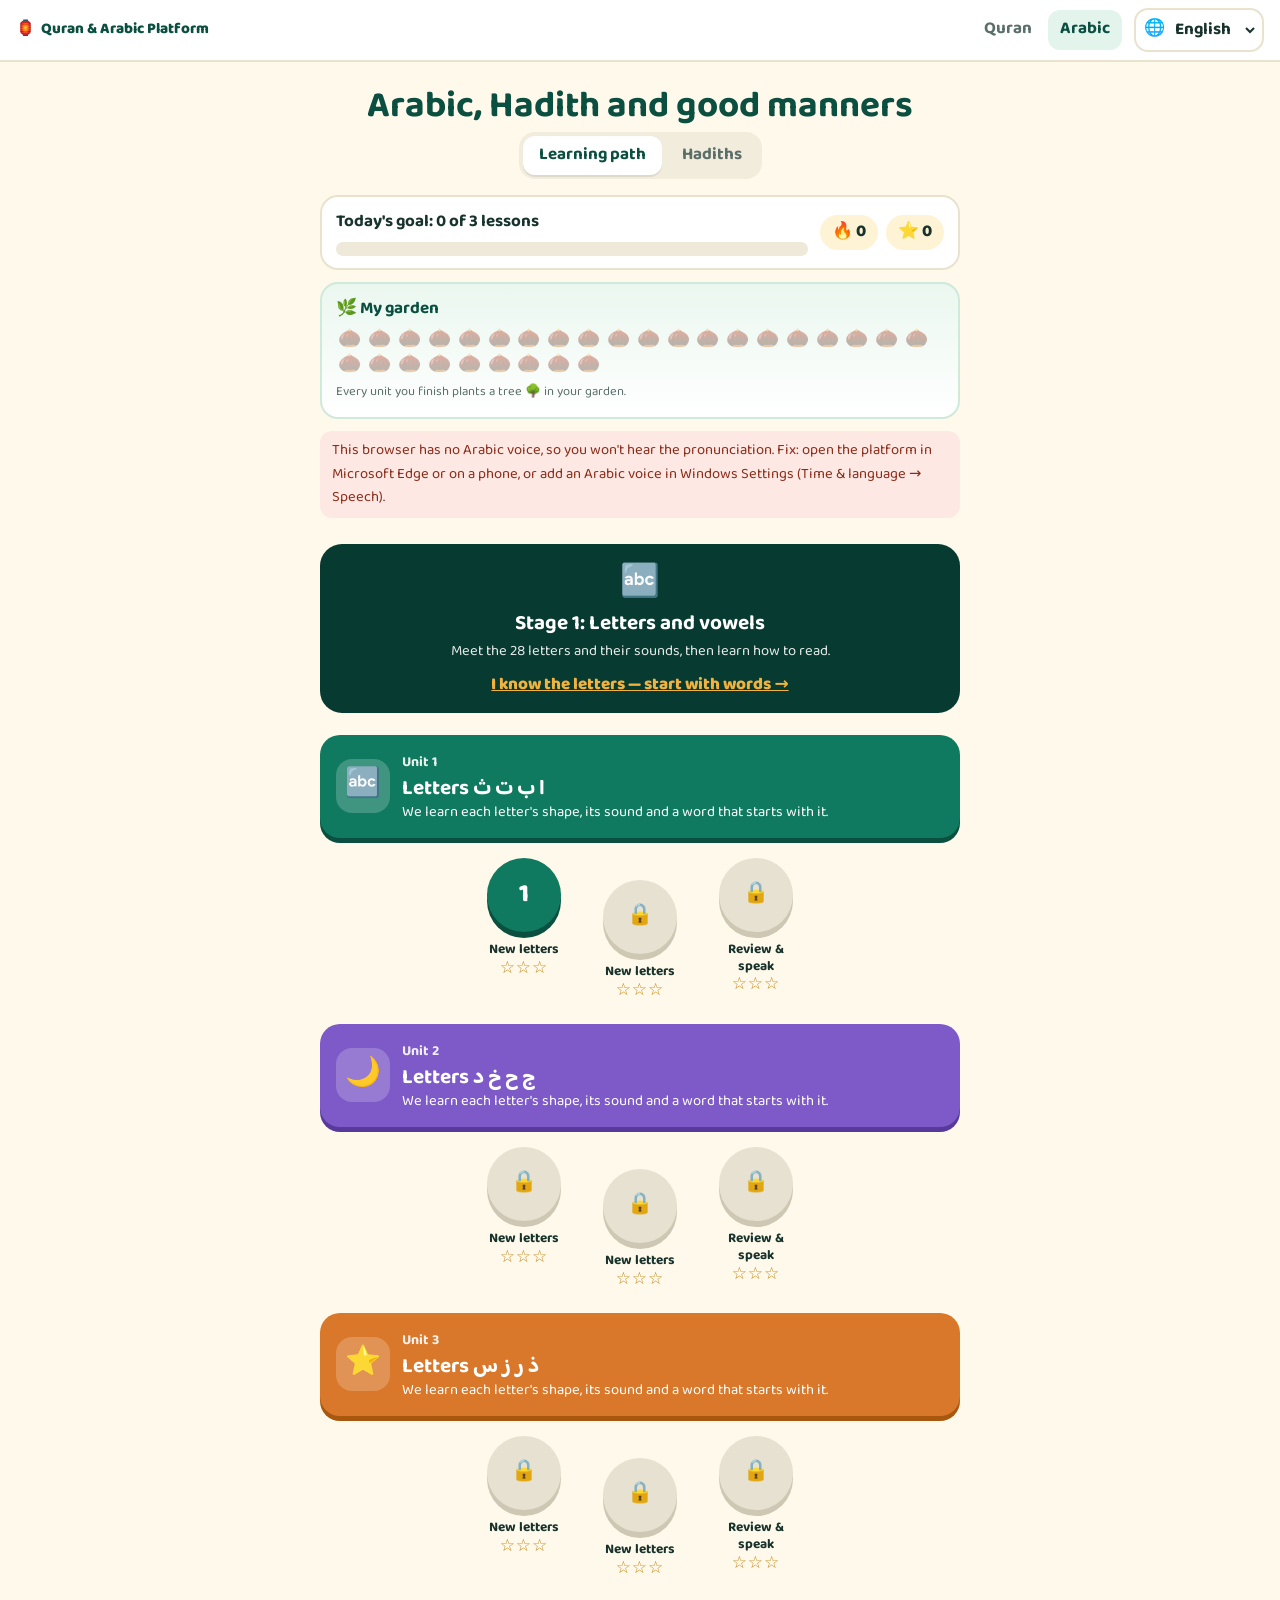
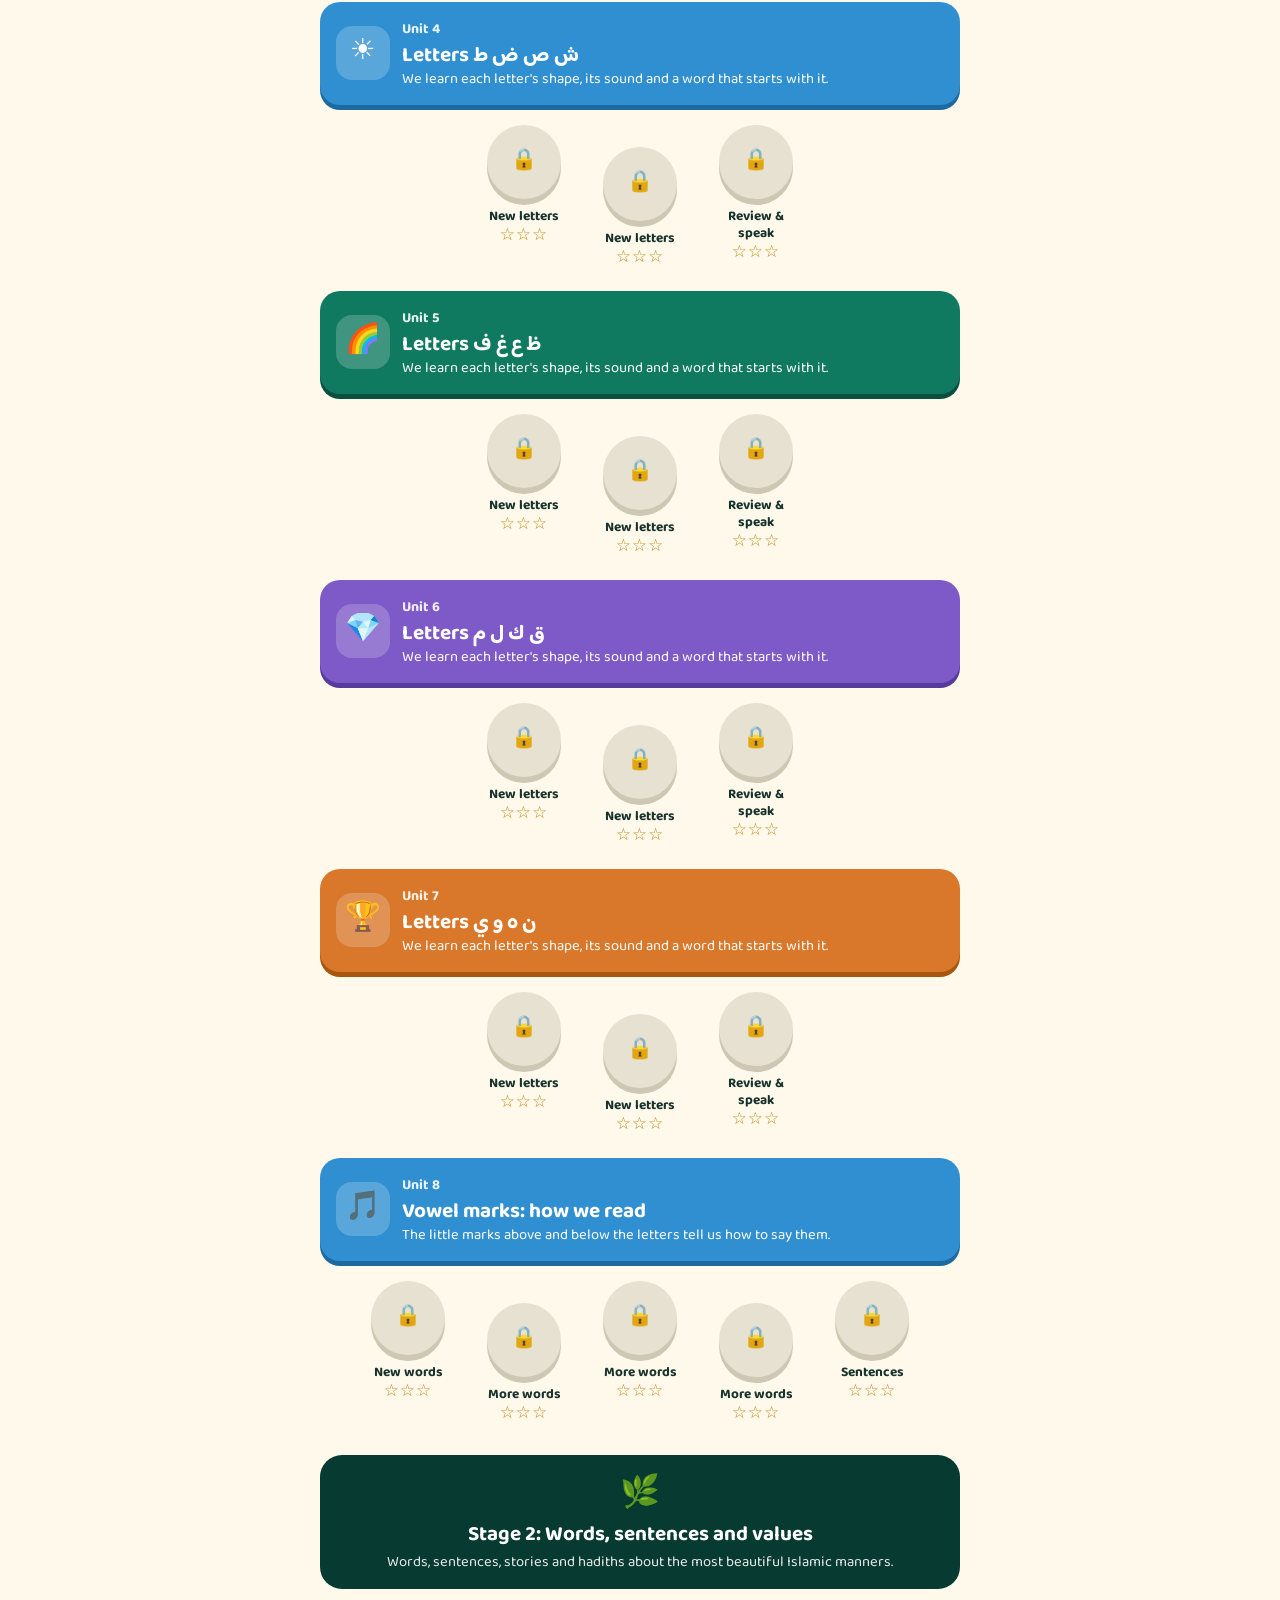
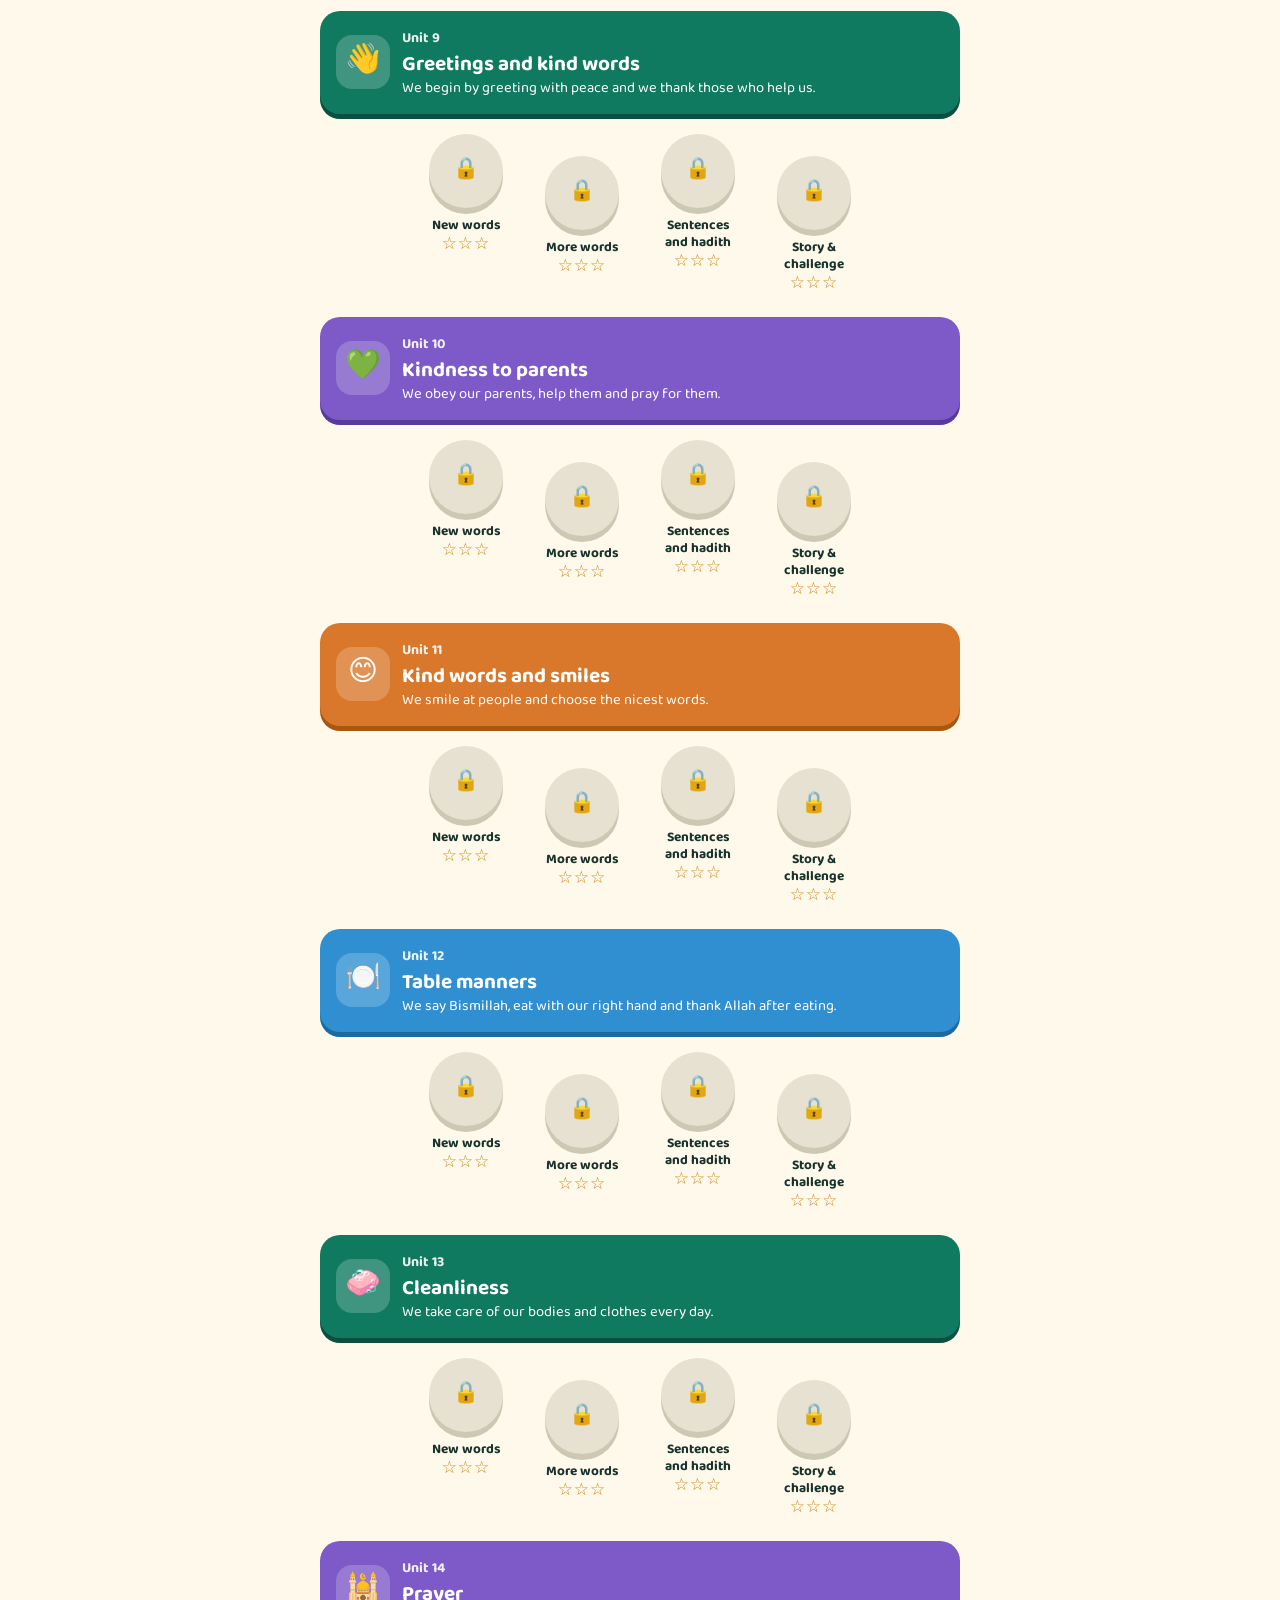
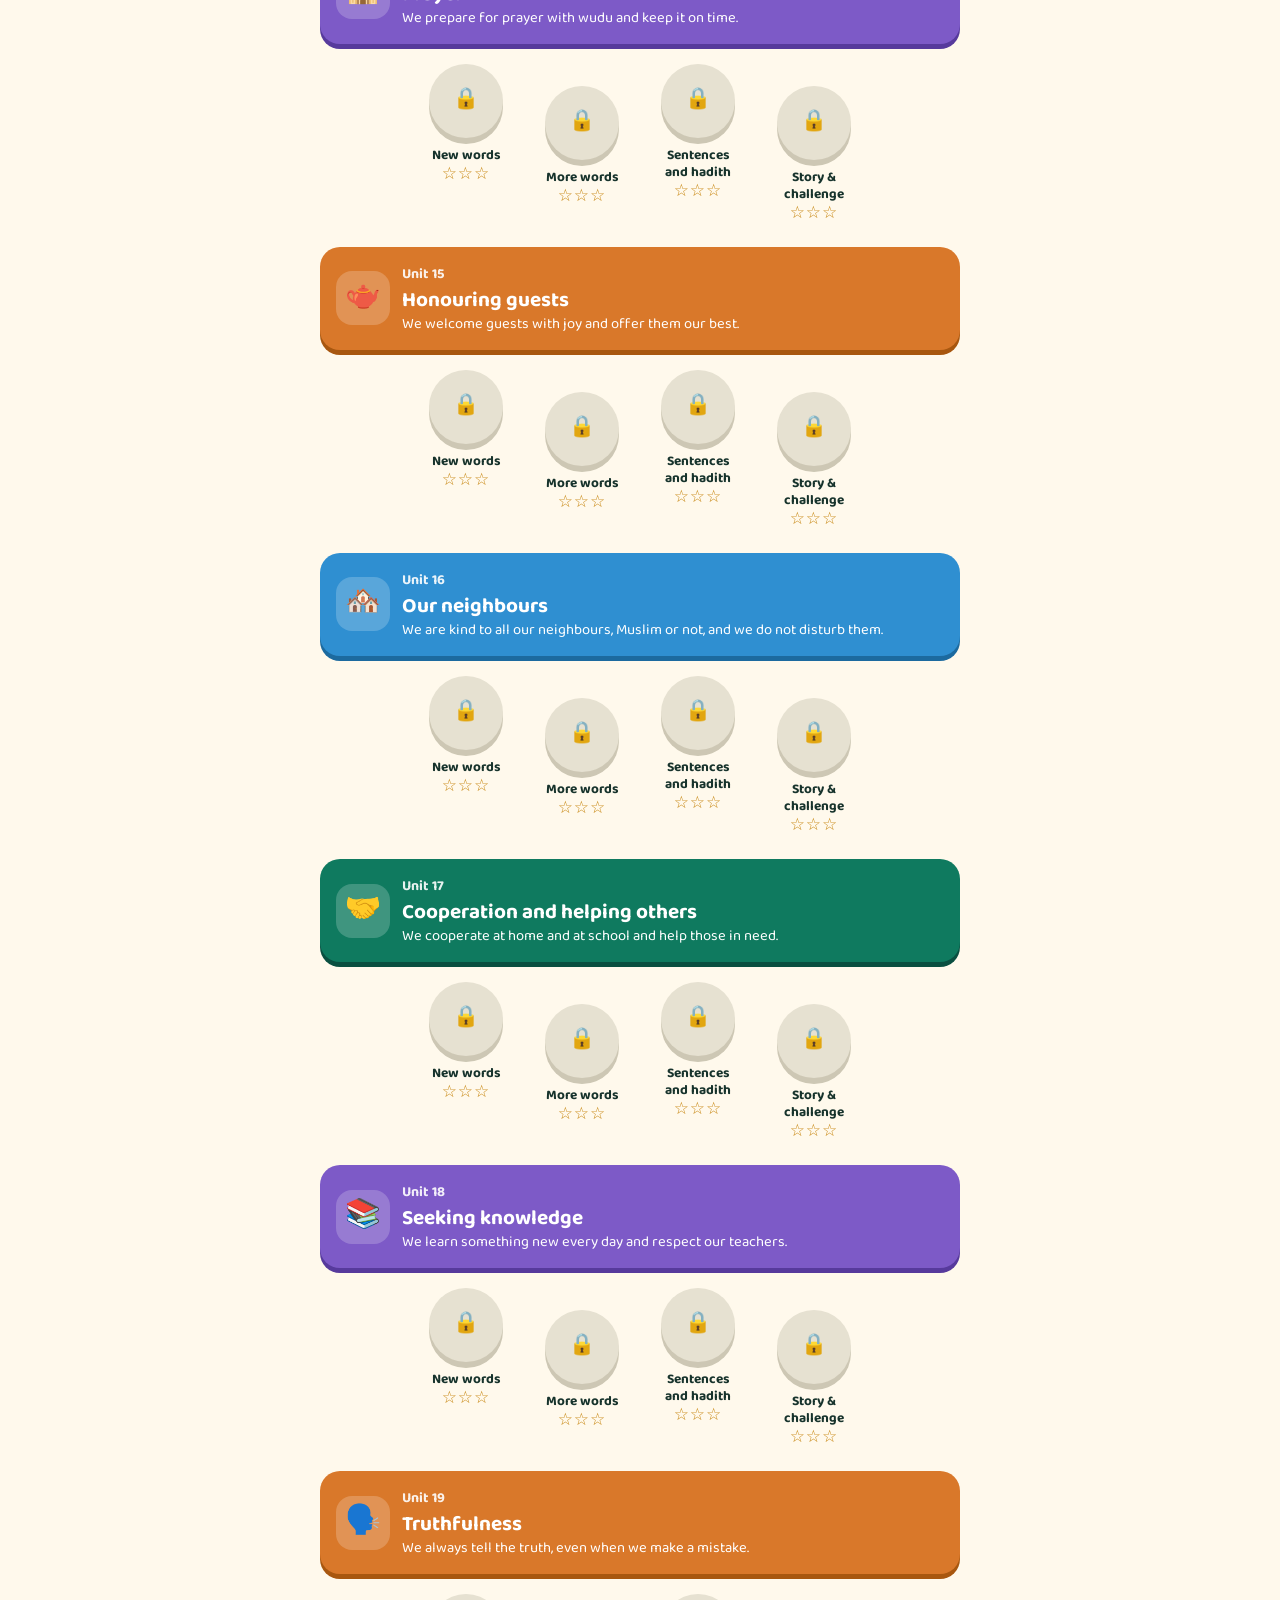
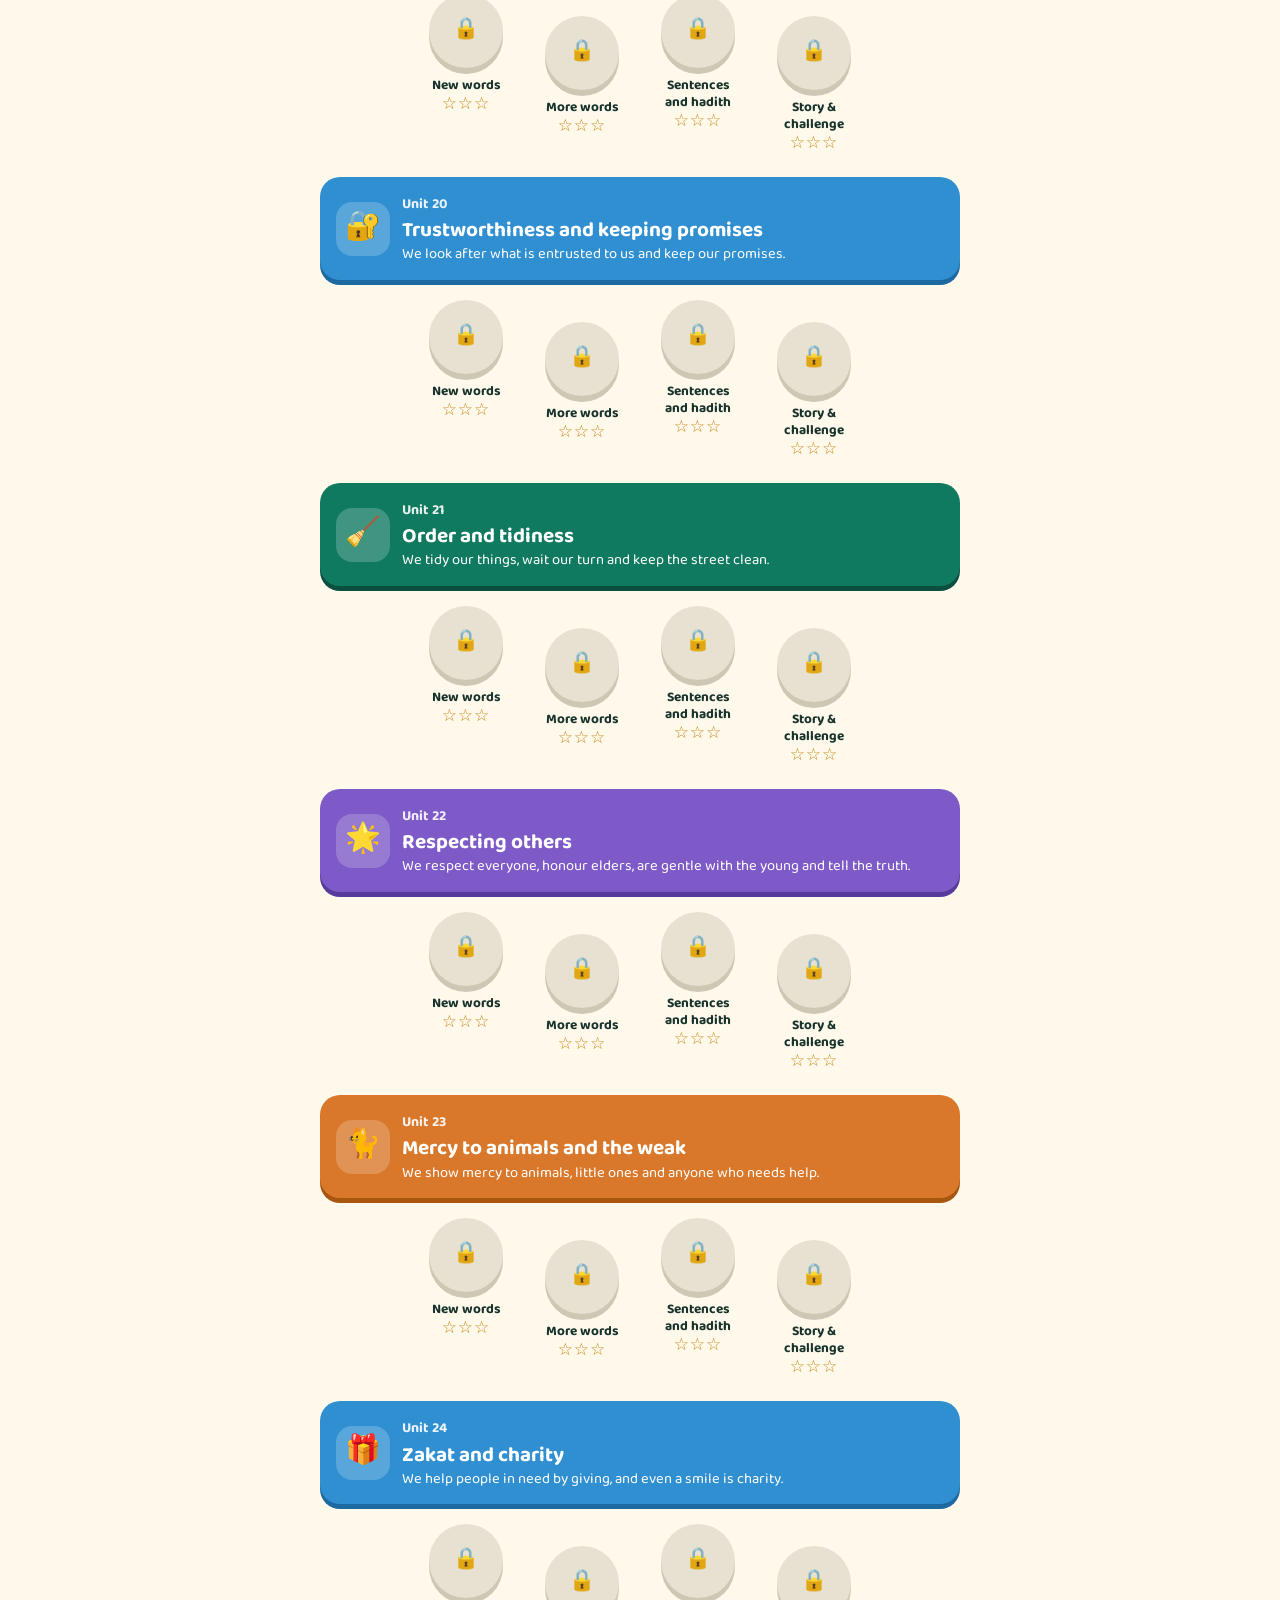
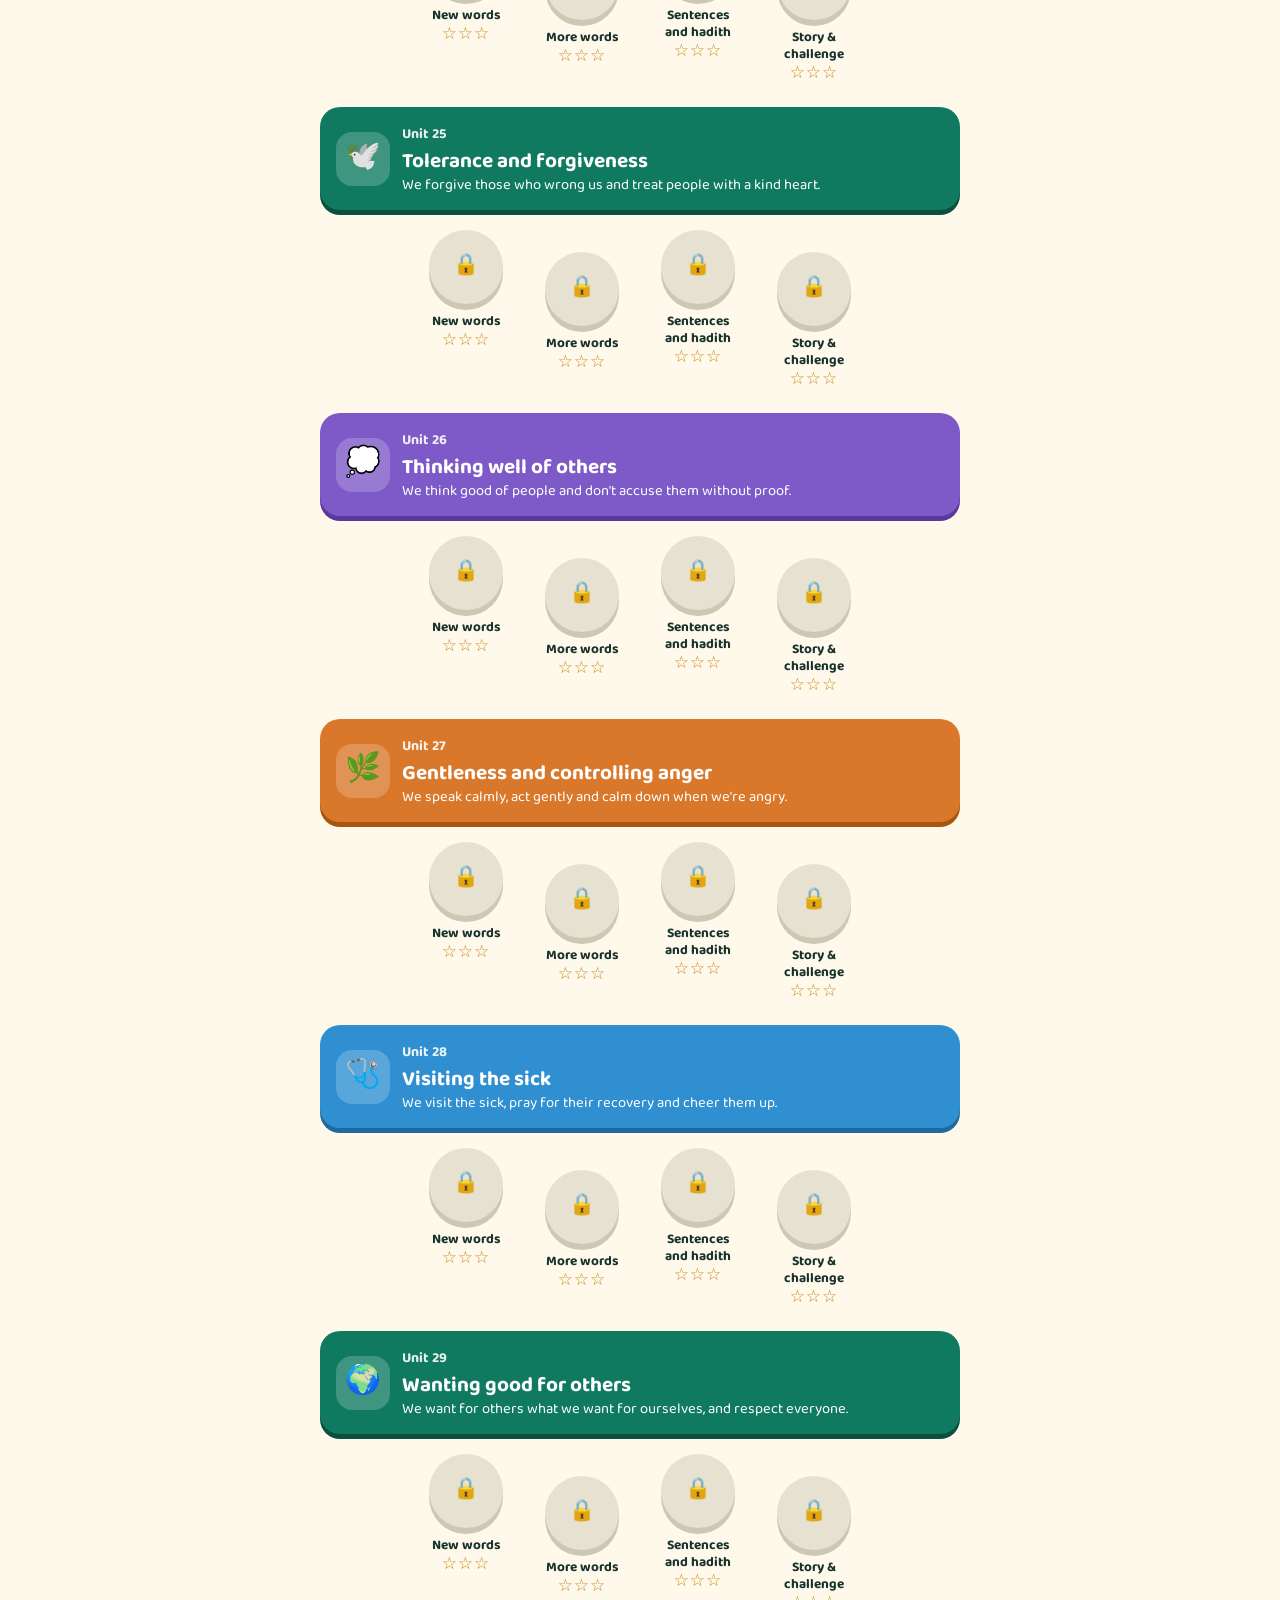
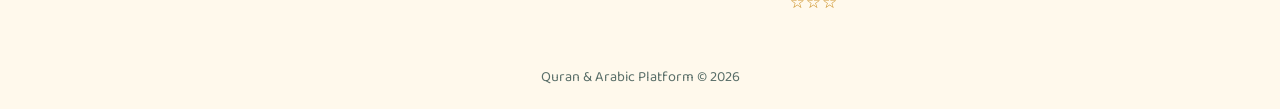
==== commit 447b6542: "قسم العربية: 29 وحدة (الحروف، الحركات، 21 وحدة قيم)، الاستماع والنطق، القصص، تحديات الحياة، الحديقة " ====
--- a/arabic.html
+++ b/arabic.html
@@ -42,7 +42,10 @@
         <button type="button" class="tab-btn" role="tab" data-tab="hadith" aria-selected="false" data-i18n="arabic.tabHadith">الأحاديث</button>
       </div>
     </div>
-    <div id="path" class="path"></div>
+    <div id="path-wrap">
+      <div id="dash" class="dash"></div>
+      <div id="path" class="path"></div>
+    </div>
     <div id="hadith-list" class="hadith-list" hidden></div>
   </main>
 
@@ -60,6 +63,7 @@
     </div>
   </div>
   <template id="mascot-template"><svg class="mascot" viewBox="0 0 120 150" role="img" aria-hidden="true"><path d="M60 4v14" stroke="#b7791f" stroke-width="5" stroke-linecap="round"/><path d="M38 34c0-10 10-17 22-17s22 7 22 17z" fill="#c8922f"/><rect x="30" y="34" width="60" height="8" rx="4" fill="#8f6416"/><path d="M34 42h52c9 18 9 54 0 72H34c-9-18-9-54 0-72z" fill="#ffd978"/><path d="M60 42v72M42 42c-6 22-6 50 0 72M78 42c6 22 6 50 0 72" stroke="#c8922f" stroke-width="3" fill="none"/><circle cx="48" cy="72" r="5" fill="#083f35"/><circle cx="72" cy="72" r="5" fill="#083f35"/><path d="M48 87c7 8 17 8 24 0" stroke="#083f35" stroke-width="4" fill="none" stroke-linecap="round"/><rect x="30" y="114" width="60" height="8" rx="4" fill="#8f6416"/><path d="M42 122h36l-5 14H47z" fill="#c8922f"/></svg></template>
+  <div id="toast" class="toast" role="status"></div>
   <footer class="site-footer">
     <p><span data-i18n="footer.text">منصة القرآن واللغة العربية</span> © <span id="current-year"></span></p>
   </footer>
--- a/assets/css/style.css
+++ b/assets/css/style.css
@@ -134,12 +134,23 @@
 .verse-text { font-family: "Amiri Quran", "Traditional Arabic", serif; font-size: clamp(1.55rem, 5vw, 2.05rem); line-height: 2.5; text-align: right; word-spacing: 0.08em; }
 .word { padding: 0 3px; border-radius: 8px; transition: background 90ms linear, color 90ms linear; }
 .word.karaoke { color: #fff; background: var(--green); }
-.word.masked:not(.revealed):not(.karaoke) { color: transparent; background: #e6dec8; cursor: pointer; }
+.word.masked:not(.revealed):not(.karaoke) { color: transparent; -webkit-text-fill-color: transparent; background: #e6dec8; cursor: pointer; }
 .verse-masked:not(.verse-revealed) .verse-text { position: relative; min-height: 3.2em; color: transparent; background: repeating-linear-gradient(135deg, #efe9d6, #efe9d6 12px, #e6dec8 12px, #e6dec8 24px); border-radius: 12px; }
 .verse-masked:not(.verse-revealed) .word.karaoke { color: #fff; }
 .verse-masked:not(.verse-revealed) .verse-mark { color: var(--green-dark); }
 .verse-mark { display: inline-grid; place-items: center; min-width: 1.6em; height: 1.6em; margin-inline: 4px; color: var(--green-dark); border: 2px solid var(--gold); border-radius: 50%; font-family: "Baloo Bhaijaan 2", sans-serif; font-size: 0.55em; line-height: 1; vertical-align: 0.25em; }
 .verse-translation { padding: 2px 0 6px; color: var(--muted); border-top: 1px dashed var(--line); font-size: 0.95rem; }
+.verse-translit { padding: 0 0 4px; color: var(--green); font-size: 1.02rem; font-style: italic; line-height: 1.5; text-align: left; transition: filter 120ms ease; }
+.verse-translit.covered:not(.uncovered) { filter: blur(6px); user-select: none; }
+.verse-translation[dir="ltr"] { text-align: left; }
+
+/* الإخفاء التدريجي وعدد الآيات */
+.hide-level { align-items: center; }
+.hide-value { color: var(--gold-dark); direction: ltr; unicode-bidi: isolate; }
+.hide-step { min-width: 62px; color: var(--green-dark); background: var(--gold-soft); border-color: #f0d79f; }
+.hide-btn:disabled { opacity: 0.4; }
+.hide-range { flex: 1 1 140px; min-width: 120px; accent-color: var(--gold-dark); }
+.group-btn { min-width: 48px; }
 
 /* شريط التحكم */
 .dock { position: fixed; inset-inline: 0; bottom: 0; z-index: 25; padding: 8px 12px calc(6px + env(safe-area-inset-bottom)); background: #fff; border-top: 3px solid var(--green); box-shadow: 0 -8px 24px rgba(10, 79, 64, 0.14); }
@@ -261,7 +272,7 @@
   .hero-inner { gap: 8px; }
   .verse { padding-inline: 10px; }
   .dock-note:not(.alert), .progress-card small { display: none; }
-  .hide-options { flex-wrap: nowrap; overflow-x: auto; padding-bottom: 4px; }
+  .hide-options { flex-wrap: wrap; }
   .hide-btn { flex: none; }
   .reader-tools { gap: 8px; padding: 10px; }
   #surah-title { line-height: 1.6; }
@@ -272,3 +283,74 @@
 @media (prefers-reduced-motion: reduce) {
   *, *::before, *::after { animation: none !important; transition: none !important; scroll-behavior: auto !important; }
 }
+
+/* ===== قسم العربية: لوحة اليوم، الحديقة، الحروف، النطق، القصص ===== */
+body:not(.has-dock) .toast { bottom: 96px; z-index: 60; }
+.lesson-nodes { flex-wrap: wrap; gap: 10px clamp(10px, 4vw, 30px); }
+.node-wrap { width: 86px; }
+.dash { display: flex; flex-direction: column; gap: 12px; max-width: 640px; margin: 0 auto 18px; }
+.dash-row { display: flex; flex-wrap: wrap; align-items: center; gap: 12px; padding: 12px 14px; background: #fff; border: 2px solid var(--line); border-radius: 18px; }
+.dash-goal { flex: 1 1 220px; display: flex; flex-direction: column; gap: 6px; }
+.dash-chips { display: flex; gap: 8px; }
+.chip { padding: 4px 12px; background: var(--gold-soft); border-radius: 999px; font-weight: 800; }
+.garden { padding: 12px 14px; background: linear-gradient(180deg, #eaf7ef, #fff); border: 2px solid #cfe9da; border-radius: 18px; }
+.garden-title { display: block; color: var(--green-dark); }
+.garden-plants { display: flex; flex-wrap: wrap; gap: 2px; margin: 6px 0 2px; font-size: 1.45rem; line-height: 1.2; }
+.plant { display: inline-grid; place-items: center; min-width: 1.5em; color: #b9b29c; }
+.garden-help { color: var(--muted); font-size: 0.8rem; }
+.voice-note { margin: 0; }
+.stage-head { display: flex; flex-direction: column; align-items: center; gap: 2px; margin-top: 8px; padding: 14px; text-align: center; background: var(--green-deep); color: #fff; border-radius: 22px; }
+.stage-head .stage-icon { font-size: 2rem; }
+.stage-head h2 { font-size: 1.3rem; line-height: 1.3; }
+.stage-head p { opacity: 0.9; font-size: 0.92rem; }
+.stage-skip { margin-top: 6px; color: var(--gold); }
+.challenge-strip { display: flex; flex-wrap: wrap; align-items: center; justify-content: space-between; gap: 8px; margin-top: 14px; padding: 10px 12px; background: var(--gold-soft); border: 2px dashed var(--gold); border-radius: 16px; font-size: 0.95rem; font-weight: 600; }
+.challenge-strip.done { opacity: 0.75; border-style: solid; }
+.challenge-strip .pill-btn { min-height: 38px; padding: 4px 14px; color: #fff; background: var(--green); border: 0; border-radius: 999px; font-weight: 800; }
+
+.big-letter { display: block; min-width: 140px; margin: 4px auto; padding: 0 20px; color: var(--green-dark); background: var(--green-soft); border: 0; border-radius: 30px; box-shadow: 0 6px 0 #bfe5d4; font-family: "Amiri Quran", "Traditional Arabic", serif; font-size: 6rem; line-height: 1.5; text-align: center; }
+.big-letter.static { width: max-content; box-shadow: none; font-size: 5rem; }
+.letter-name { font-size: 1.8rem; font-weight: 800; }
+.letter-sound { color: var(--plum); font-size: 1.3rem; font-weight: 800; direction: ltr; unicode-bidi: isolate; }
+.forms-label { margin-top: 6px; color: var(--muted); font-weight: 700; }
+.letter-forms { display: flex; gap: 10px; justify-content: center; font-family: "Amiri Quran", serif; font-size: 2.4rem; line-height: 1.6; }
+.letter-forms span { min-width: 64px; padding: 0 8px; background: #fbf8ee; border: 2px solid var(--line); border-radius: 14px; }
+.letter-example { margin-top: 8px; padding: 8px 14px; background: #fff7e8; border-radius: 16px; }
+.example-ar { font-size: 2rem; font-weight: 700; }
+.intro-emoji.small { font-size: 2.4rem; }
+.letter-tip { max-width: 480px; margin-top: 8px; padding: 8px 12px; color: #573a9c; background: #f1ebfb; border-radius: 12px; font-size: 0.95rem; }
+.letter-options { display: grid; grid-template-columns: repeat(2, minmax(0, 1fr)); }
+.letter-options .ar-option { min-height: 90px; font-family: "Amiri Quran", serif; font-size: 3rem; }
+.listen-row { display: flex; justify-content: center; align-items: flex-end; gap: 10px; }
+.listen-row .listen-big { margin: 4px 0 14px; }
+.listen-slow { width: 56px; height: 56px; margin-bottom: 14px; background: var(--gold-soft); border: 0; border-radius: 18px; font-size: 1.5rem; }
+.speak-card { margin-bottom: 8px; }
+.mic-btn { display: block; width: 96px; height: 96px; margin: 10px auto 4px; color: #fff; background: var(--sky); border: 0; border-radius: 50%; box-shadow: 0 6px 0 #1c6a9f; font-size: 2.6rem; }
+.mic-btn.listening { background: var(--coral); box-shadow: 0 6px 0 #b93f28; animation: pulse 1s ease-in-out infinite; }
+.mic-btn:disabled { background: var(--green); box-shadow: 0 6px 0 var(--green-dark); animation: none; }
+@keyframes pulse { 50% { transform: scale(1.08); } }
+.speak-status { min-height: 1.6em; text-align: center; font-weight: 700; }
+.speak-skip { display: block; margin: 8px auto 0; color: var(--muted); }
+.story-chat { display: flex; flex-direction: column; gap: 10px; margin-top: 8px; }
+.bubble { display: flex; align-items: flex-start; gap: 8px; max-width: 92%; cursor: pointer; animation: pop 220ms ease-out; }
+.bubble.me { align-self: flex-start; }
+.bubble.other { align-self: flex-end; flex-direction: row-reverse; }
+.bubble-who { flex: none; display: grid; place-items: center; width: 44px; height: 44px; background: #fff7e8; border-radius: 50%; font-size: 1.6rem; }
+.bubble-body { padding: 8px 14px; background: var(--green-soft); border-radius: 18px; }
+.bubble.other .bubble-body { background: #e7f3fb; }
+.bubble-name { color: var(--muted); font-weight: 800; }
+.bubble-ar { font-size: 1.5rem; font-weight: 700; line-height: 1.7; }
+.bubble-tr { color: var(--green); font-size: 0.9rem; font-style: italic; }
+.bubble-m { font-size: 0.95rem; }
+@keyframes pop { from { opacity: 0; transform: translateY(8px) scale(0.97); } }
+.challenge-card h2 { color: var(--gold-dark); }
+.challenge-text { max-width: 460px; padding: 12px 16px; background: var(--gold-soft); border-radius: 16px; font-size: 1.15rem; font-weight: 700; }
+.finish-bonus { color: var(--coral); font-weight: 800; }
+.finish-goal { color: var(--green-dark); font-weight: 700; }
+.finish-tree { padding: 8px 14px; background: var(--green-soft); border-radius: 14px; font-size: 1.15rem; font-weight: 800; }
+@media (max-width: 560px) {
+  .big-letter { font-size: 4.6rem; }
+  .letter-forms { font-size: 1.9rem; gap: 6px; }
+  .letter-forms span { min-width: 48px; }
+}
+.plant.seed { opacity: 0.35; font-size: 0.8em; }
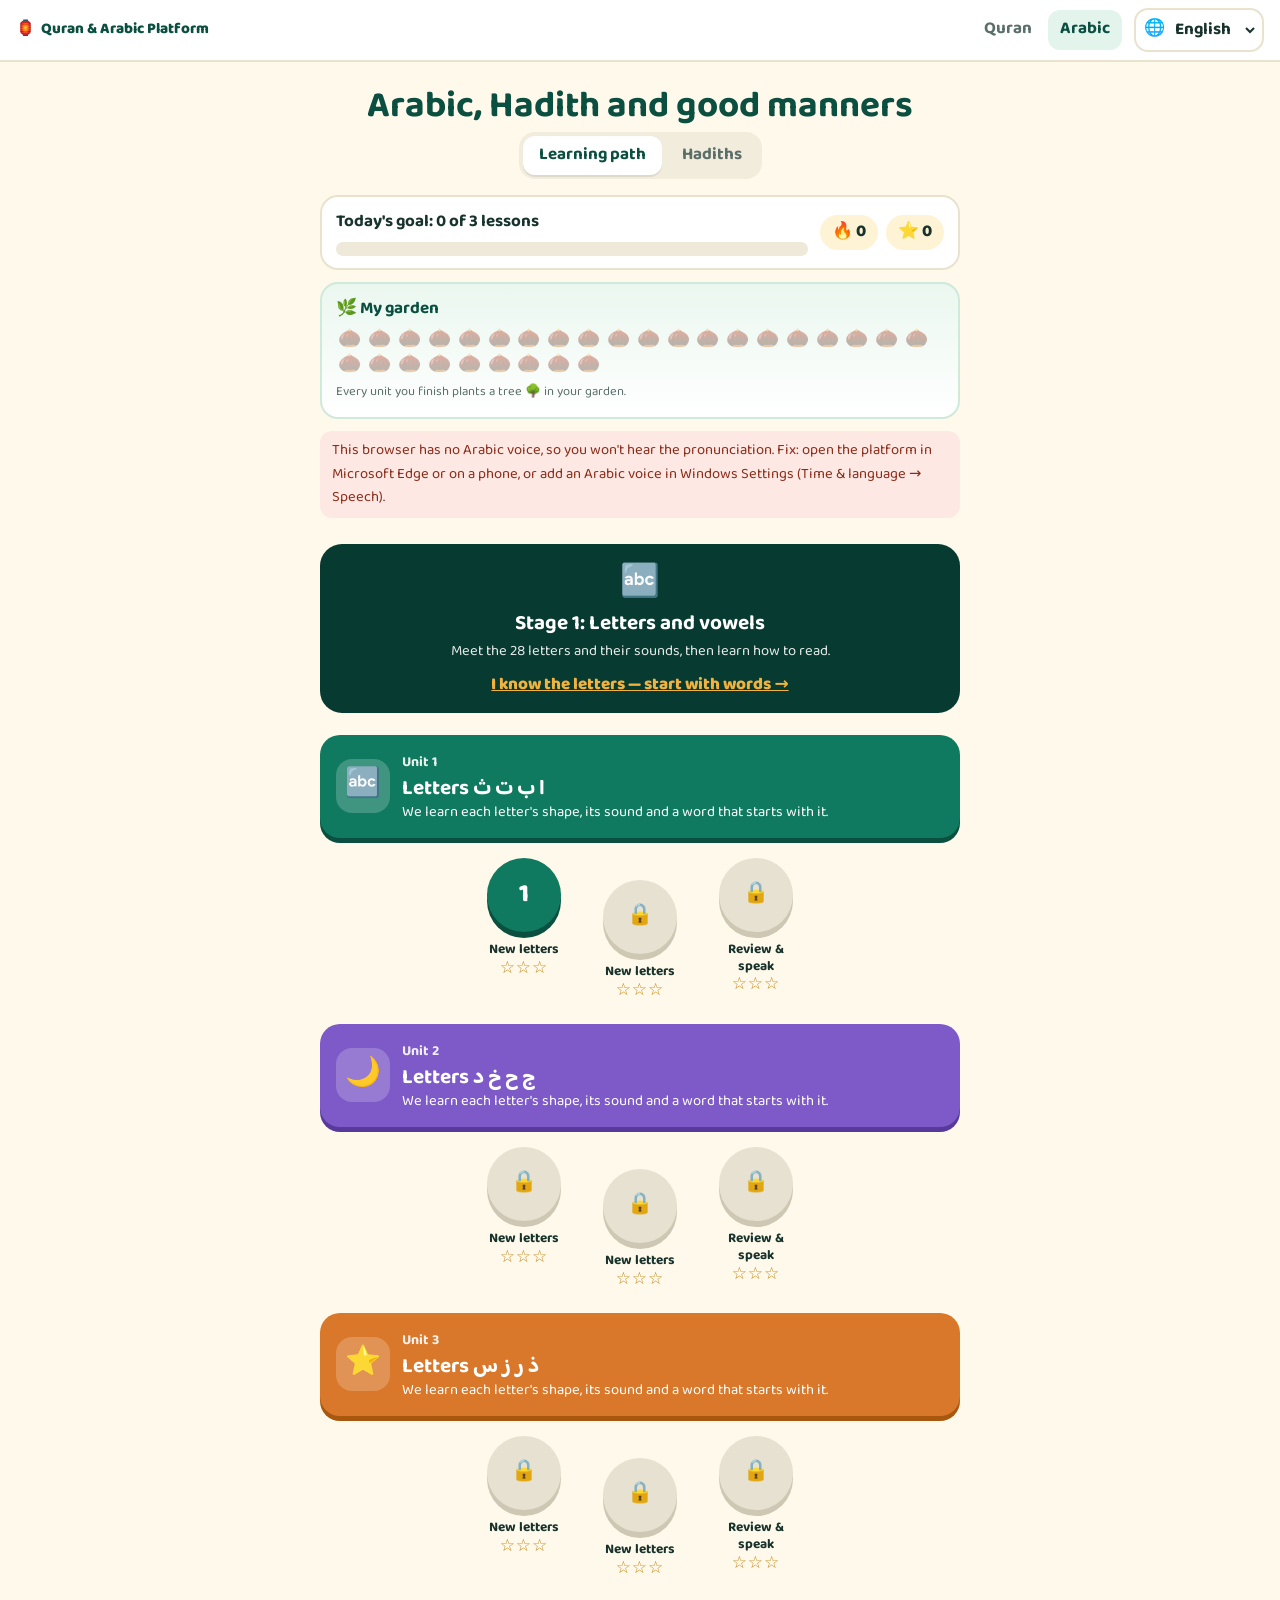
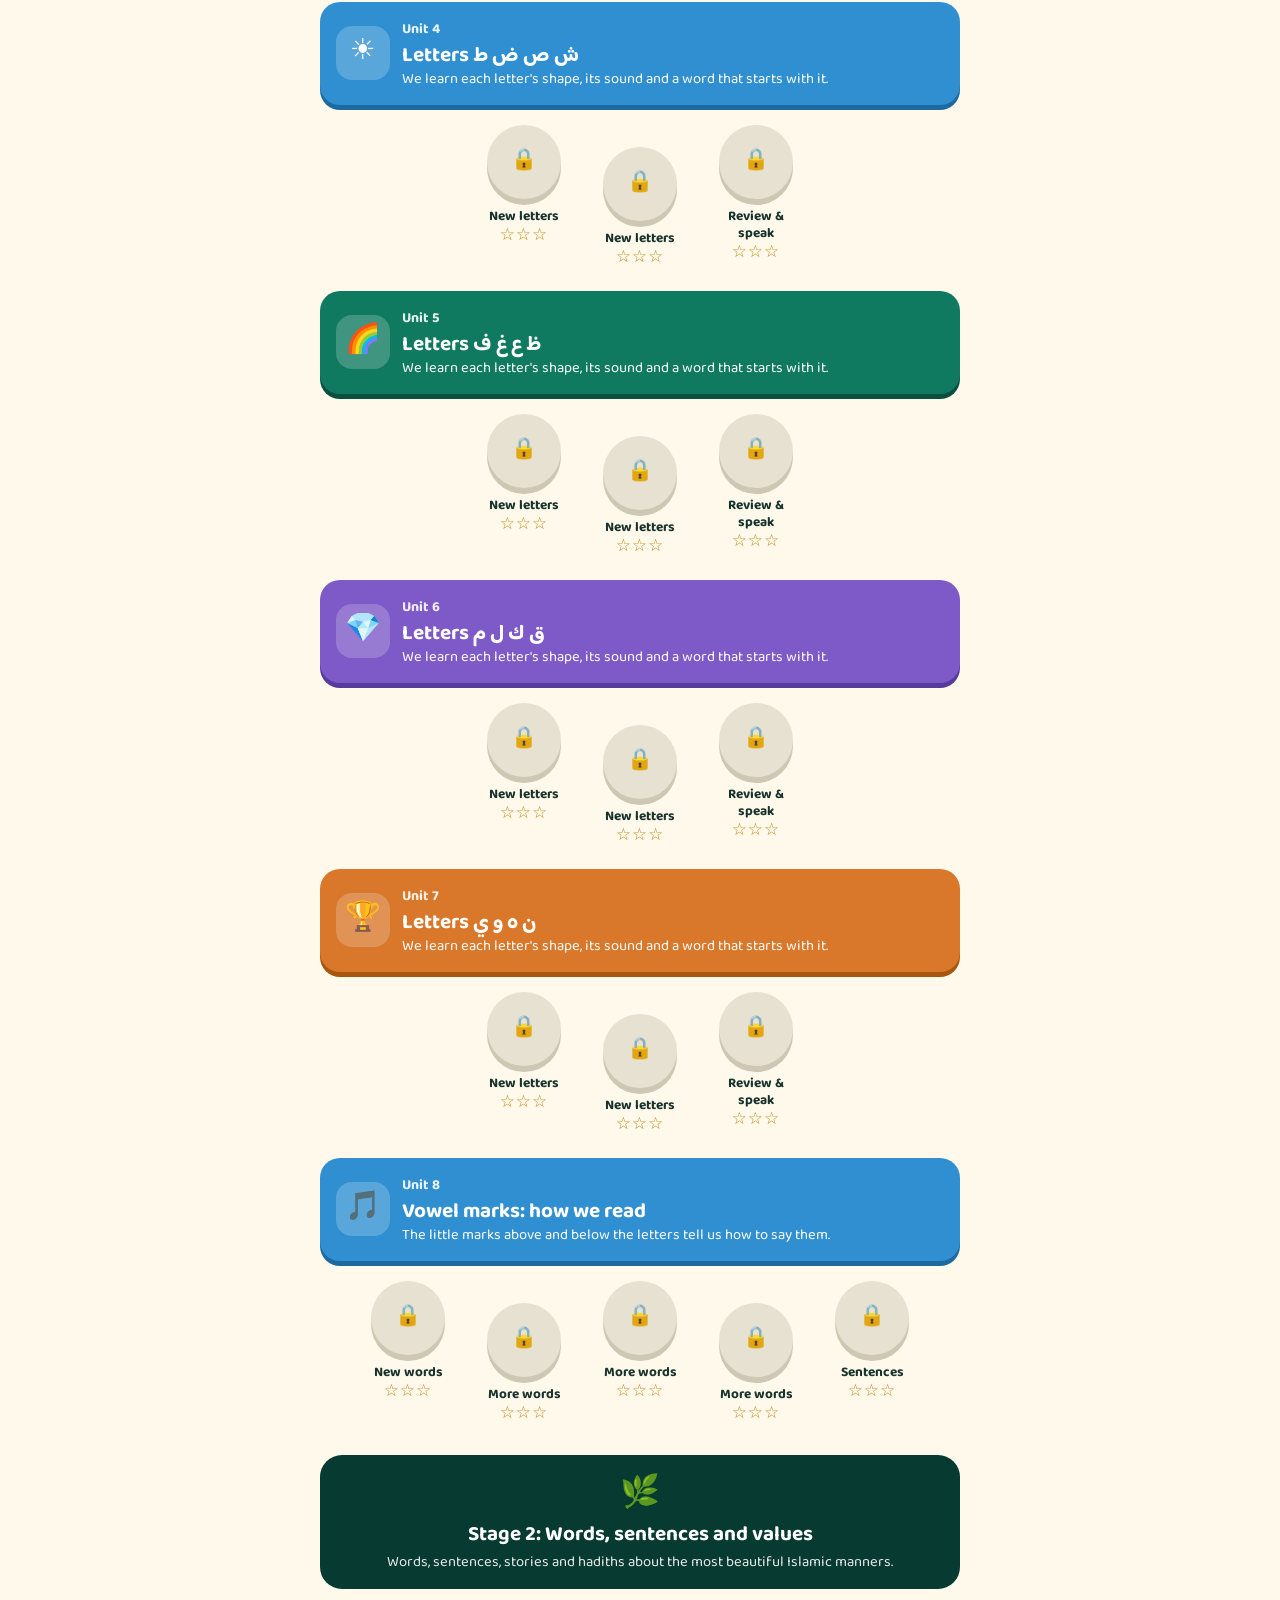
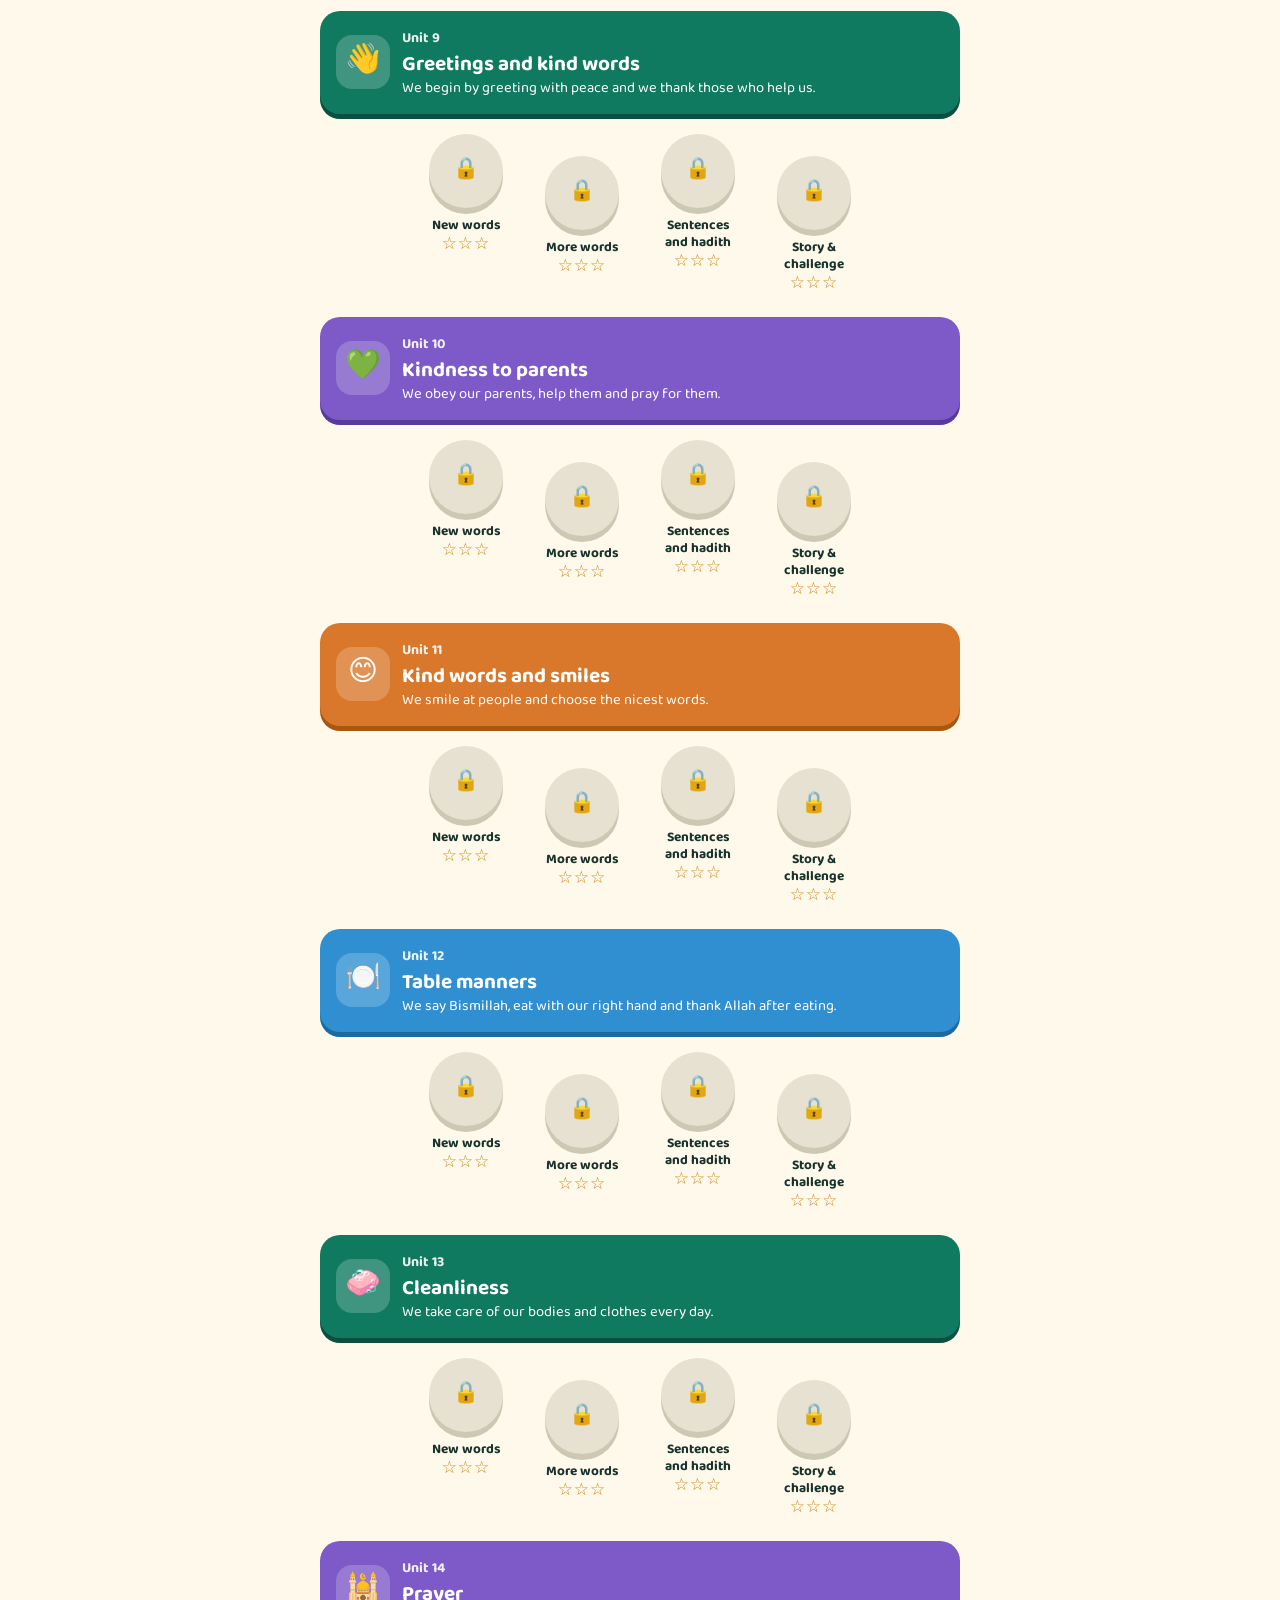
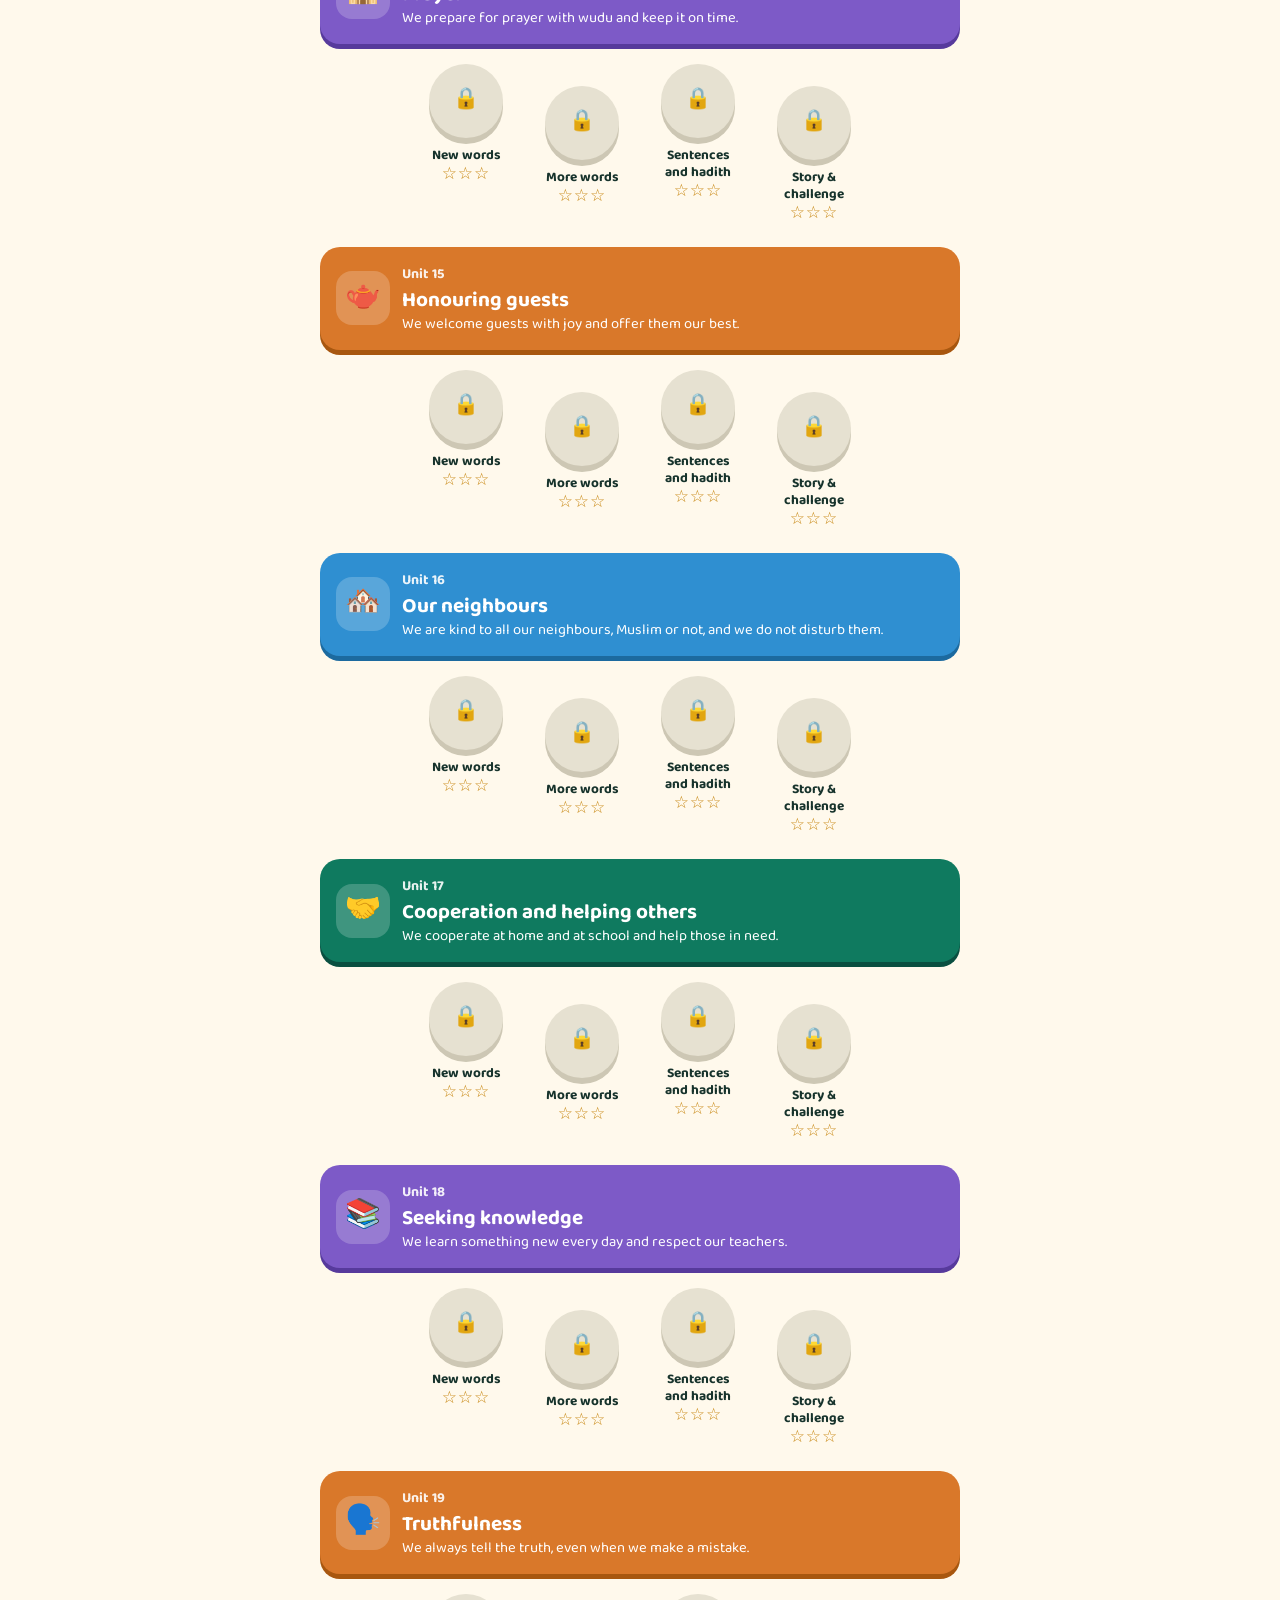
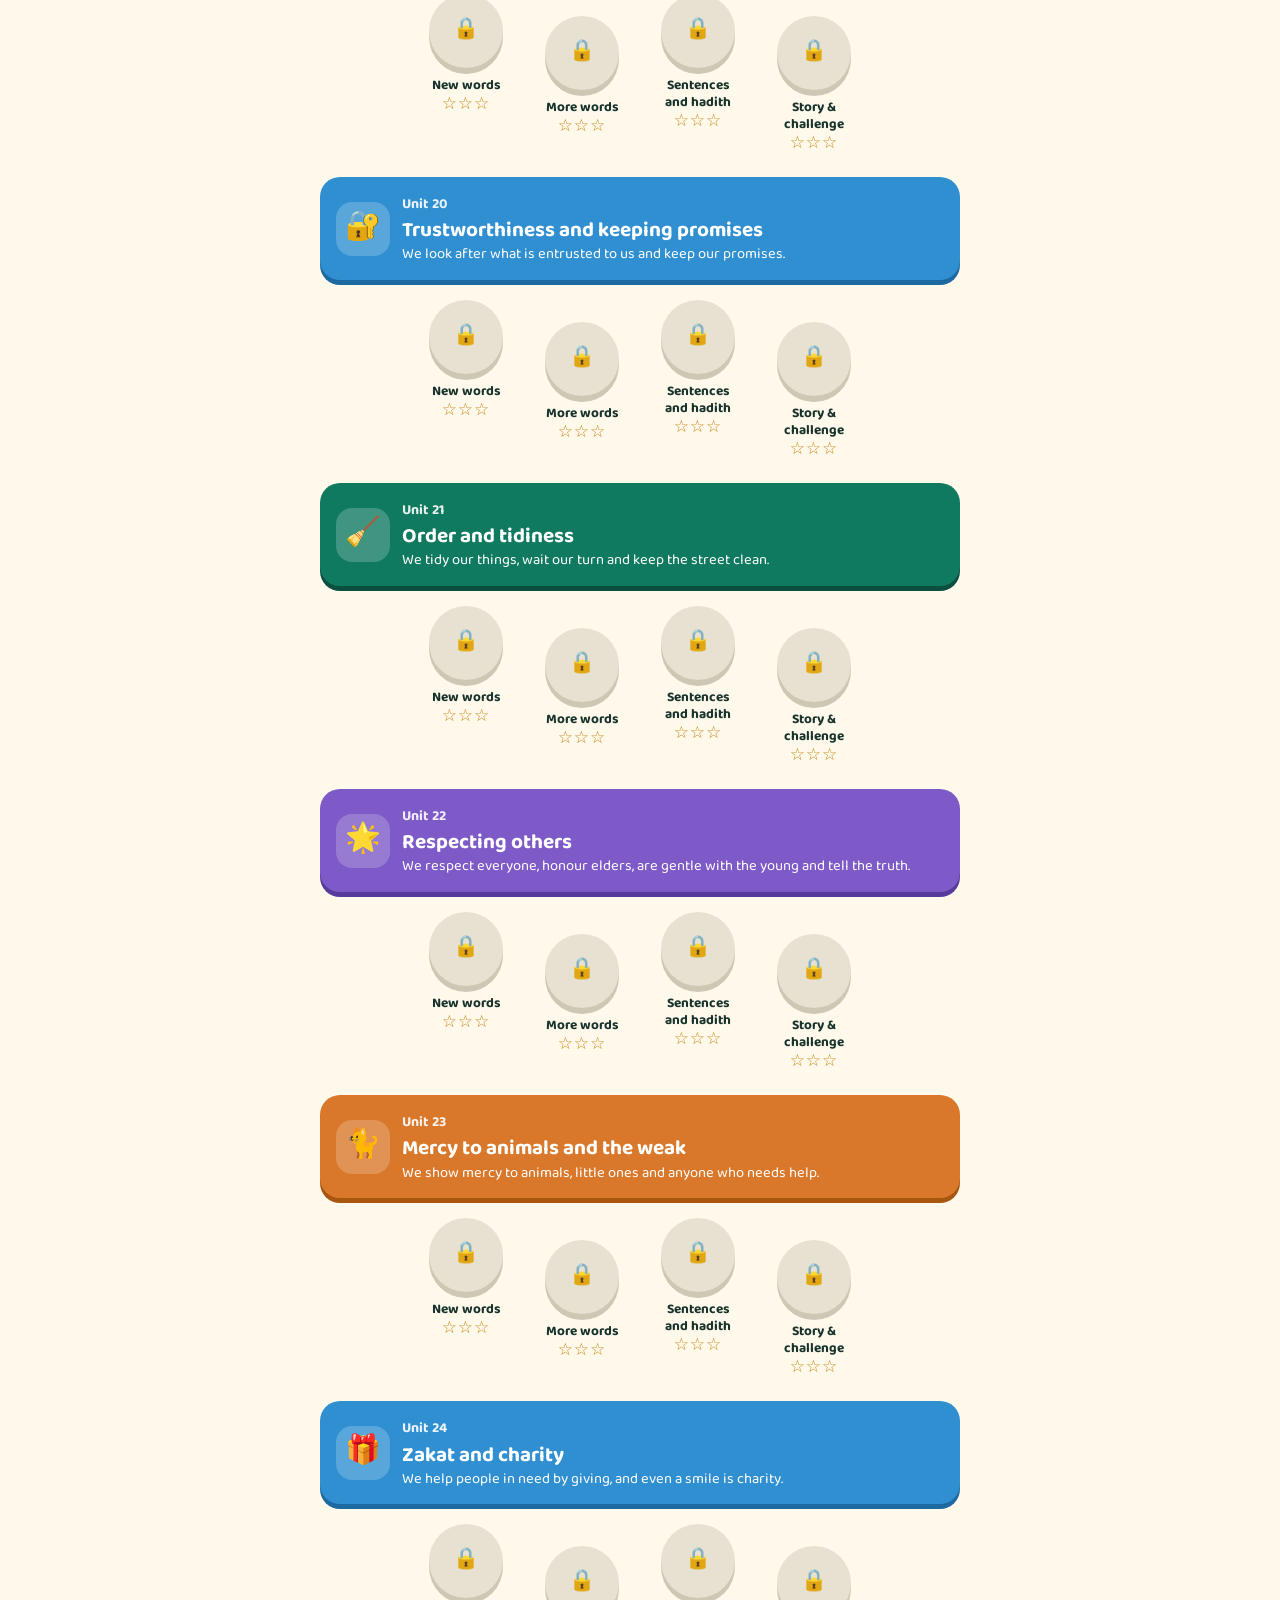
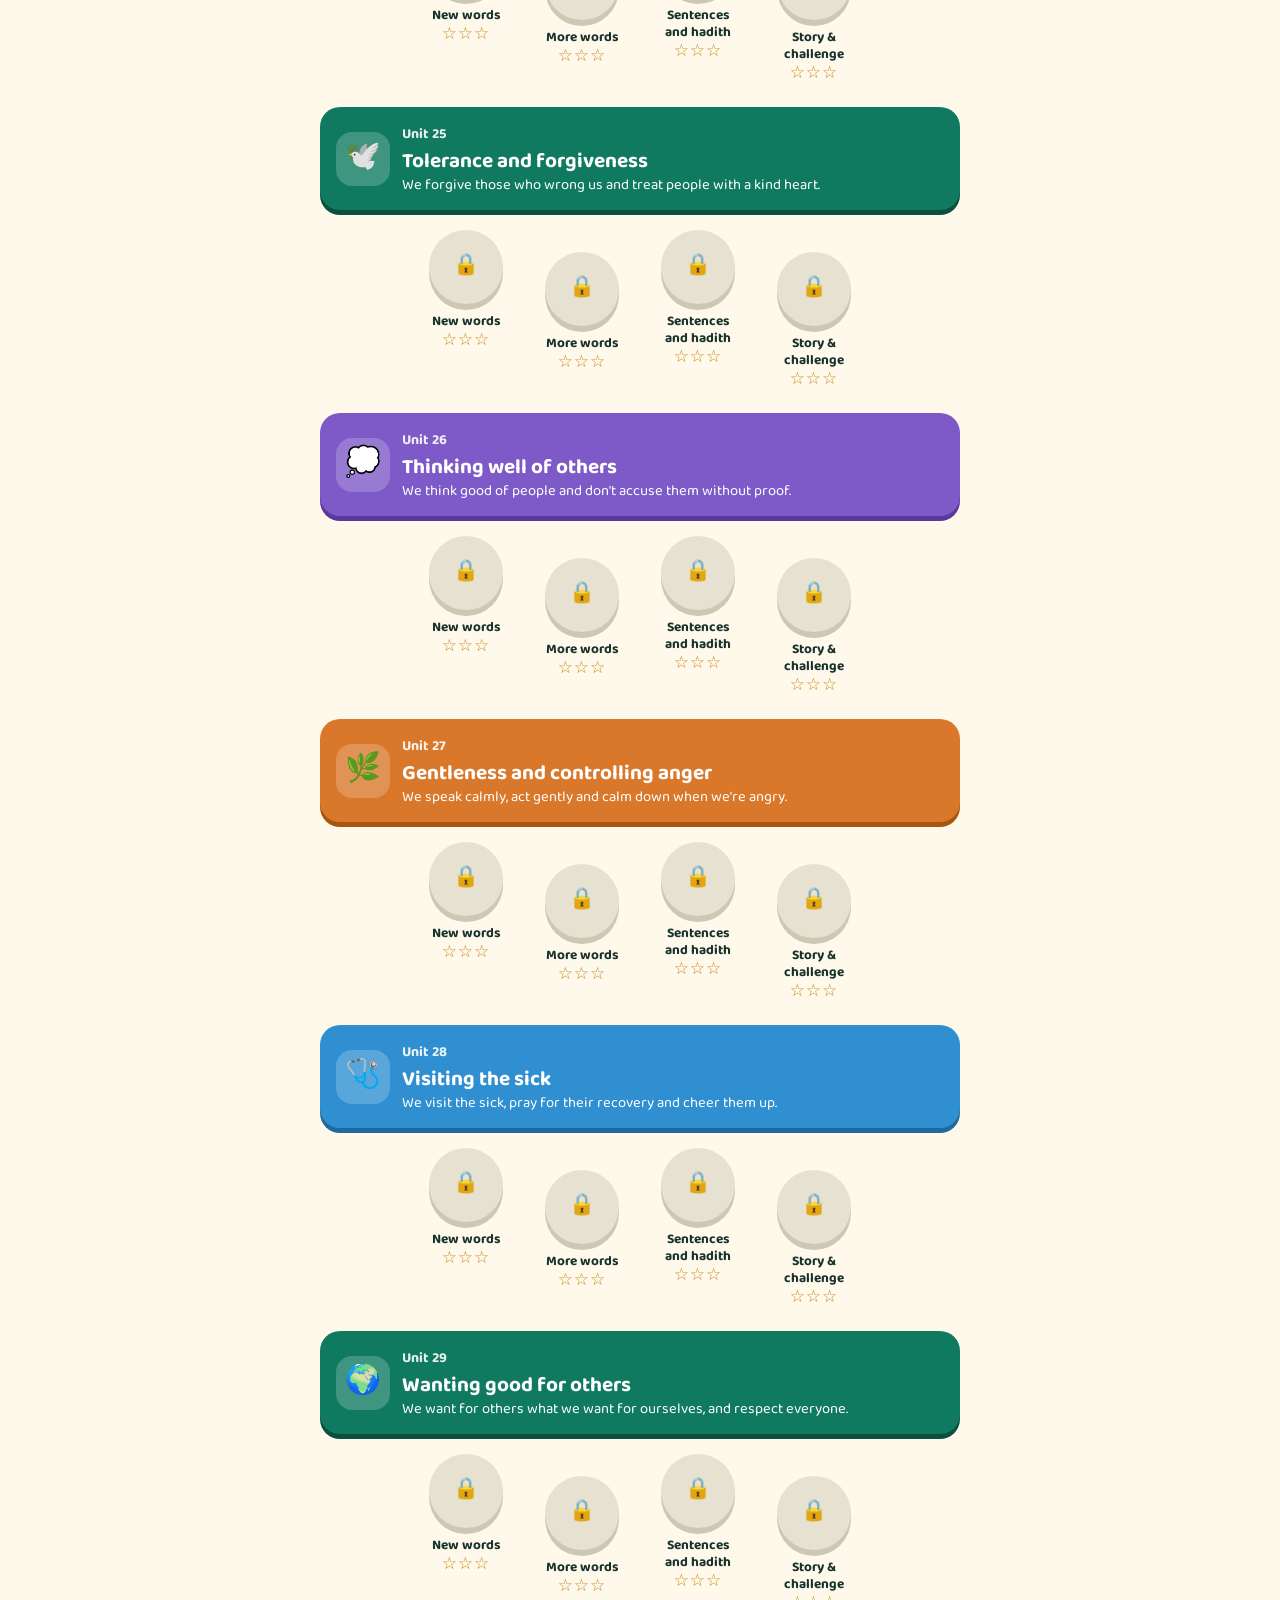
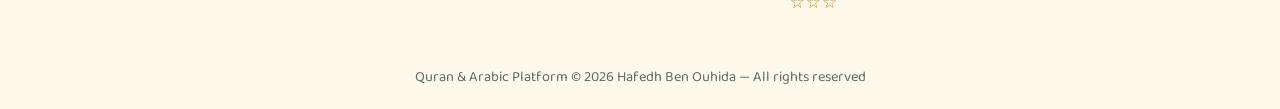
==== commit 964df6c3: "حماية الحقوق: رخصة جميع الحقوق محفوظة، إشعار في تذييل الصفحات، وتنظيف ملفات البناء - LICENSE: all ri" ====
--- a/arabic.html
+++ b/arabic.html
@@ -65,7 +65,7 @@
   <template id="mascot-template"><svg class="mascot" viewBox="0 0 120 150" role="img" aria-hidden="true"><path d="M60 4v14" stroke="#b7791f" stroke-width="5" stroke-linecap="round"/><path d="M38 34c0-10 10-17 22-17s22 7 22 17z" fill="#c8922f"/><rect x="30" y="34" width="60" height="8" rx="4" fill="#8f6416"/><path d="M34 42h52c9 18 9 54 0 72H34c-9-18-9-54 0-72z" fill="#ffd978"/><path d="M60 42v72M42 42c-6 22-6 50 0 72M78 42c6 22 6 50 0 72" stroke="#c8922f" stroke-width="3" fill="none"/><circle cx="48" cy="72" r="5" fill="#083f35"/><circle cx="72" cy="72" r="5" fill="#083f35"/><path d="M48 87c7 8 17 8 24 0" stroke="#083f35" stroke-width="4" fill="none" stroke-linecap="round"/><rect x="30" y="114" width="60" height="8" rx="4" fill="#8f6416"/><path d="M42 122h36l-5 14H47z" fill="#c8922f"/></svg></template>
   <div id="toast" class="toast" role="status"></div>
   <footer class="site-footer">
-    <p><span data-i18n="footer.text">منصة القرآن واللغة العربية</span> © <span id="current-year"></span></p>
+    <p><span data-i18n="footer.text">منصة القرآن واللغة العربية</span> © <span id="current-year"></span> Hafedh Ben Ouhida — <span data-i18n="footer.rights">جميع الحقوق محفوظة</span></p>
   </footer>
   <noscript><p class="noscript-message">هذه المنصة تحتاج إلى تفعيل JavaScript. / This platform needs JavaScript.</p></noscript>
   <script src="assets/js/i18n.js"></script>
